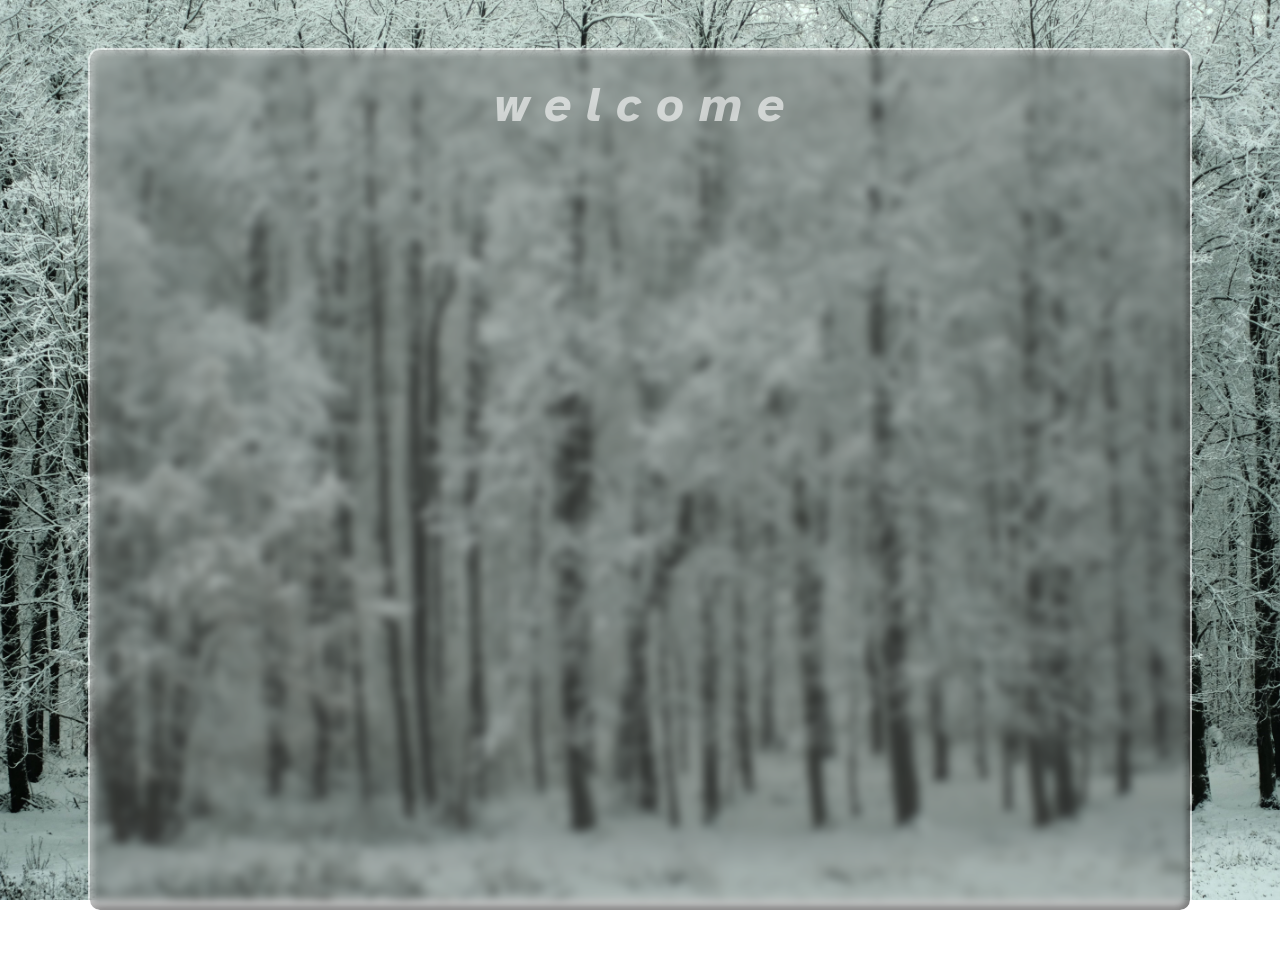
==== index.html @ d92529a3 "Cleaner file paths Reworked file structure to now be based off directories and index.html files, so " ====
<!DOCTYPE html>
<!--[if lt IE 7]>      <html class="no-js lt-ie9 lt-ie8 lt-ie7"> <![endif]-->
<!--[if IE 7]>         <html class="no-js lt-ie9 lt-ie8"> <![endif]-->
<!--[if IE 8]>         <html class="no-js lt-ie9"> <![endif]-->
<!--[if gt IE 8]>      <html class="no-js"> <!--<![endif]-->
<html>
    <head>
        <meta charset="utf-8">
        <meta http-equiv="X-UA-Compatible" content="IE=edge">
        <title>casey's website | home</title>
        <meta name="description" content="The landing page of my website.">
        <meta name="viewport" content="width=device-width, initial-scale=1">
        <link rel="stylesheet" href="landing-page.css">
    </head>
    <body>

        <div class="frostedGlass"> 
            <div class="headingDiv"> 
                <h1 id="welcome-text">w e l c o m e</h1>
            </div>
            
            <div class="subheadingDiv"> 
                <h2>current projects | completed work | resume | blog & about me</h2>
            </div>

            <div class="bodyContent">
                <p>
                
                </p>
            </div>

        </div>

        <script src="landing-page.js" defer></script>
    </body>
</html>
---- landing-page.css ----
@font-face {
    font-family: "AtkinsonHyperlegible";
    src: url("Assets/Atkinson-Hyperlegible-Regular-102a.woff2") format("woff2");
}
@font-face {
    font-family: "AtkinsonHyperlegible";
    src: url("Assets/Atkinson-Hyperlegible-Bold-102.ttf") format("woff2");
    font-weight: bold;
}
@font-face {
    font-family: "AtkinsonHyperlegible";
    src: url("Assets/Atkinson-Hyperlegible-BoldItalic-102a.woff2") format("woff2");
    font-weight: bold;
    font-style: italic;
}
@font-face {
    font-family: "AtkinsonHyperlegible";
    src: url("Assets/Atkinson-Hyperlegible-Italic-102a.woff2") format("woff2");
    font-style: italic;
}

h1 {
    font-family: "AtkinsonHyperlegible";
    font-size: 300%;
    color: rgba(255, 255, 255, 0.6);
    font-weight: bold;
    font-style: italic;
    margin: 0;
    text-align: center;
}

h2 {
    font-family: "AtkinsonHyperlegible";
    font-size: 200%;
    color: rgba(255, 255, 255, 0.6);
    font-weight: bold;
    margin: 0;
    text-align: center;
}

html {
    scroll-behavior: smooth;
}

body {
    margin: 0;
}

body::before {
    content: "";
    position: fixed;
    top: -10px;
    left: -10px;
    right: -10px;
    bottom: -10px;
    background-image: url("Assets/LandingBackground.jpg");
    background-size: cover;
    background-repeat: no-repeat;
    background-position: center;
    background-attachment: fixed;
    filter: blur(0px);
    z-index: -1;
}

.headingDiv {
    max-width: fit-content;
    margin-inline: auto;
    text-align: center;
    margin-bottom: 20px;
}

.subheadingDiv {
    max-width: fit-content;
    margin-inline: auto;
    text-align: center;
}

.frostedGlass {
    position: relative;
    backdrop-filter: blur(5px);
    background-color: #6c6c6c66;
    outline: 2px solid rgba(255, 255, 255, 0.6);
    box-shadow: inset 3px 3px 6px rgba(255, 255, 255, 0.4), inset -3px -3px 6px rgba(0, 0, 0, 0.4);
    margin: 50px;
    margin-inline: 10vh;
    min-height: calc(100vh - 40px);
    box-sizing: border-box;
    padding: 30px;
    border-radius: 10px;
}

.return-button {
    position: absolute;
    top: 25px;
    left: 25px;
    padding: 8px 16px;
    font-family: "AtkinsonHyperlegible", sans-serif;
    font-size: 1rem;
    color: rgba(255, 255, 255, 0.8);
    background-color: rgba(255, 255, 255, 0.15);
    border: 1px solid rgba(255, 255, 255, 0.4);
    border-radius: 6px;
    text-decoration: none;
    transition: background-color 0.3s, color 0.3s;
}

.return-button:hover {
    background-color: rgba(255, 255, 255, 0.3);
    color: #ffffff;
}

.fade-letter {
    opacity: 0;
    display: inline-block;
    animation: fadeInLetter 1s forwards ease-out;
}

@keyframes fadeInLetter {
    0% {
        opacity: 0;
        transform: translateY(10px);
    }
    100% {
        opacity: 1;
        transform: translateY(0);
    }
}

.fade-section {
    opacity: 0;
    display: inline-block;
    white-space: pre-wrap;
    animation: fadeInLetter 1s forwards ease-out;
}

.separator {
    white-space: pre-wrap;
}

h2 a {
    color: inherit;
    text-decoration: none;
    transition: color 0.3s;
}

h2 a:hover {
    color: rgba(255, 255, 255, 1);
    text-decoration: underline;
}

/* Blog Layout & Three-Column Structure */
.blog-layout {
    display: flex;
    gap: 25px;
    align-items: flex-start;
    justify-content: center;
    width: 100%;
    margin-top: 30px;
    box-sizing: border-box;
}

.blog-sidebar-left {
    flex: 0 0 220px;
    position: sticky;
    top: 30px;
    display: flex;
    flex-direction: column;
    gap: 20px;
    max-height: calc(100vh - 60px);
    overflow-y: auto;
    scrollbar-width: thin;
    scrollbar-color: rgba(255, 255, 255, 0.2) transparent;
}

.blog-sidebar-right {
    flex: 0 0 260px;
    position: sticky;
    top: 30px;
    display: flex;
    flex-direction: column;
    gap: 20px;
    max-height: calc(100vh - 60px);
    overflow-y: auto;
    scrollbar-width: thin;
    scrollbar-color: rgba(255, 255, 255, 0.2) transparent;
}

.blog-posts-container {
    display: flex;
    flex-direction: column;
    gap: 25px;
    flex: 1 1 0;
    min-width: 0;
    max-width: 760px;
    margin: 0;
    width: 100%;
}

.sidebar-panel {
    background-color: rgba(255, 255, 255, 0.08);
    border: 1px solid rgba(255, 255, 255, 0.2);
    border-radius: 8px;
    padding: 18px;
    box-shadow: inset 1px 1px 3px rgba(255, 255, 255, 0.15), inset -1px -1px 3px rgba(0, 0, 0, 0.2);
    box-sizing: border-box;
    text-align: left;
}

.sidebar-title {
    font-family: "AtkinsonHyperlegible", sans-serif;
    font-size: 1.15rem;
    font-weight: bold;
    color: rgba(255, 255, 255, 0.95);
    margin: 0 0 12px 0;
    border-bottom: 1px solid rgba(255, 255, 255, 0.15);
    padding-bottom: 8px;
    text-align: left;
}

.sidebar-text {
    font-family: "AtkinsonHyperlegible", sans-serif;
    font-size: 0.95rem;
    line-height: 1.6;
    color: rgba(255, 255, 255, 0.85);
    margin: 0;
}

/* Outline Styling */
.outline-nav {
    display: flex;
    flex-direction: column;
    gap: 8px;
}

.outline-empty {
    font-family: "AtkinsonHyperlegible", sans-serif;
    font-size: 0.9rem;
    color: rgba(255, 255, 255, 0.5);
    font-style: italic;
}

.outline-item {
    display: flex;
    flex-direction: column;
    gap: 2px;
    padding: 8px 10px;
    border-radius: 6px;
    text-decoration: none;
    background-color: rgba(255, 255, 255, 0.04);
    border-left: 3px solid transparent;
    transition: all 0.2s ease-in-out;
}

.outline-item:hover {
    background-color: rgba(255, 255, 255, 0.14);
    border-left-color: rgba(255, 255, 255, 0.5);
    transform: translateX(2px);
}

.outline-item.active {
    background-color: rgba(255, 255, 255, 0.2);
    border-left-color: #ffffff;
    box-shadow: inset 1px 1px 2px rgba(255, 255, 255, 0.2);
}

.outline-item-title {
    font-family: "AtkinsonHyperlegible", sans-serif;
    font-size: 0.92rem;
    font-weight: bold;
    color: rgba(255, 255, 255, 0.95);
    line-height: 1.3;
}

.outline-item-date {
    font-family: "AtkinsonHyperlegible", sans-serif;
    font-size: 0.78rem;
    color: rgba(255, 255, 255, 0.6);
    font-style: italic;
}

/* Contact Links Styling */
.contact-links {
    display: flex;
    flex-direction: column;
    gap: 14px;
}

.contact-group {
    display: flex;
    flex-direction: column;
    gap: 6px;
}

.contact-group-label {
    font-family: "AtkinsonHyperlegible", sans-serif;
    font-size: 0.75rem;
    text-transform: uppercase;
    letter-spacing: 0.06em;
    color: rgba(255, 255, 255, 0.5);
    font-weight: bold;
}

.contact-link {
    display: flex;
    align-items: center;
    gap: 8px;
    padding: 7px 10px;
    border-radius: 6px;
    background-color: rgba(255, 255, 255, 0.05);
    border: 1px solid rgba(255, 255, 255, 0.15);
    color: rgba(255, 255, 255, 0.88);
    text-decoration: none;
    font-family: "AtkinsonHyperlegible", sans-serif;
    font-size: 0.88rem;
    transition: background-color 0.2s, color 0.2s, transform 0.2s;
    word-break: break-all;
}

.contact-link:hover {
    background-color: rgba(255, 255, 255, 0.18);
    color: #ffffff;
    transform: translateY(-1px);
    border-color: rgba(255, 255, 255, 0.35);
}

.contact-icon {
    font-size: 0.95rem;
    line-height: 1;
    opacity: 0.85;
    flex-shrink: 0;
}

.contact-icon-svg {
    width: 16px;
    height: 16px;
    fill: currentColor;
    flex-shrink: 0;
    opacity: 0.85;
    transition: opacity 0.2s, transform 0.2s;
}

.contact-link:hover .contact-icon-svg {
    opacity: 1;
}

/* Blog Entries */
.blog-entry {
    background-color: rgba(255, 255, 255, 0.08);
    border: 1px solid rgba(255, 255, 255, 0.2);
    border-radius: 8px;
    padding: 24px;
    box-shadow: inset 1px 1px 3px rgba(255, 255, 255, 0.15), inset -1px -1px 3px rgba(0, 0, 0, 0.2);
    box-sizing: border-box;
    text-align: left;
    scroll-margin-top: 30px;
}

.blog-entry-header {
    display: flex;
    justify-content: space-between;
    align-items: baseline;
    flex-wrap: wrap;
    gap: 10px;
    margin-bottom: 16px;
    border-bottom: 1px solid rgba(255, 255, 255, 0.15);
    padding-bottom: 10px;
}

.blog-entry-title {
    font-family: "AtkinsonHyperlegible", sans-serif;
    font-size: 1.5rem;
    font-weight: bold;
    color: rgba(255, 255, 255, 0.95);
    margin: 0;
    text-align: left;
}

.blog-entry-date {
    font-family: "AtkinsonHyperlegible", sans-serif;
    font-size: 0.95rem;
    color: rgba(255, 255, 255, 0.6);
    font-style: italic;
}

.blog-entry-content {
    font-family: "AtkinsonHyperlegible", sans-serif;
    font-size: 1.1rem;
    line-height: 1.7;
    color: rgba(255, 255, 255, 0.85);
}

.blog-entry-content p {
    margin: 0 0 14px 0;
}

.blog-entry-content p:last-child {
    margin-bottom: 0;
}

.blog-entry-content h1,
.blog-entry-content h2,
.blog-entry-content h3,
.blog-entry-content h4 {
    color: rgba(255, 255, 255, 0.95);
    margin: 18px 0 10px 0;
    text-align: left;
}

.blog-entry-content ul,
.blog-entry-content ol {
    margin: 0 0 14px 20px;
    padding: 0;
}

.blog-entry-content li {
    margin-bottom: 6px;
}

.blog-entry-content a {
    color: rgba(255, 255, 255, 0.95);
    text-decoration: underline;
    transition: color 0.2s;
}

.blog-entry-content a:hover {
    color: #ffffff;
}

.blog-entry-content blockquote {
    border-left: 3px solid rgba(255, 255, 255, 0.4);
    margin: 14px 0;
    padding-left: 14px;
    font-style: italic;
    color: rgba(255, 255, 255, 0.75);
}

.blog-entry-content code {
    background: rgba(0, 0, 0, 0.25);
    padding: 2px 6px;
    border-radius: 4px;
    font-family: monospace;
    font-size: 0.95em;
}

.blog-entry-content pre {
    background: rgba(0, 0, 0, 0.35);
    padding: 14px;
    border-radius: 6px;
    overflow-x: auto;
    margin: 14px 0;
}

.blog-entry-content pre code {
    background: none;
    padding: 0;
}

.blog-entry-content hr {
    border: 0;
    height: 1px;
    background: rgba(255, 255, 255, 0.2);
    margin: 18px 0;
}

.no-posts {
    text-align: center;
    font-family: "AtkinsonHyperlegible", sans-serif;
    color: rgba(255, 255, 255, 0.6);
    font-style: italic;
}

/* Responsive Breakpoints */
@media (max-width: 1150px) {
    .blog-layout {
        flex-wrap: wrap;
        gap: 20px;
    }
    .blog-sidebar-left {
        flex: 1 1 200px;
        position: static;
        max-height: none;
    }
    .blog-posts-container {
        flex: 2 1 400px;
    }
    .blog-sidebar-right {
        flex: 1 1 100%;
        position: static;
        max-height: none;
        flex-direction: row;
        gap: 20px;
    }
    .blog-sidebar-right .sidebar-panel {
        flex: 1;
    }
}

@media (max-width: 768px) {
    .frostedGlass {
        margin: 20px 10px;
        padding: 20px 15px;
    }

    .return-button {
        position: static;
        display: inline-block;
        margin-bottom: 15px;
    }

    .blog-layout {
        flex-direction: column;
    }

    .blog-sidebar-left,
    .blog-sidebar-right,
    .blog-posts-container {
        flex: 1 1 100%;
        max-width: 100%;
    }

    .blog-sidebar-right {
        flex-direction: column;
    }
}
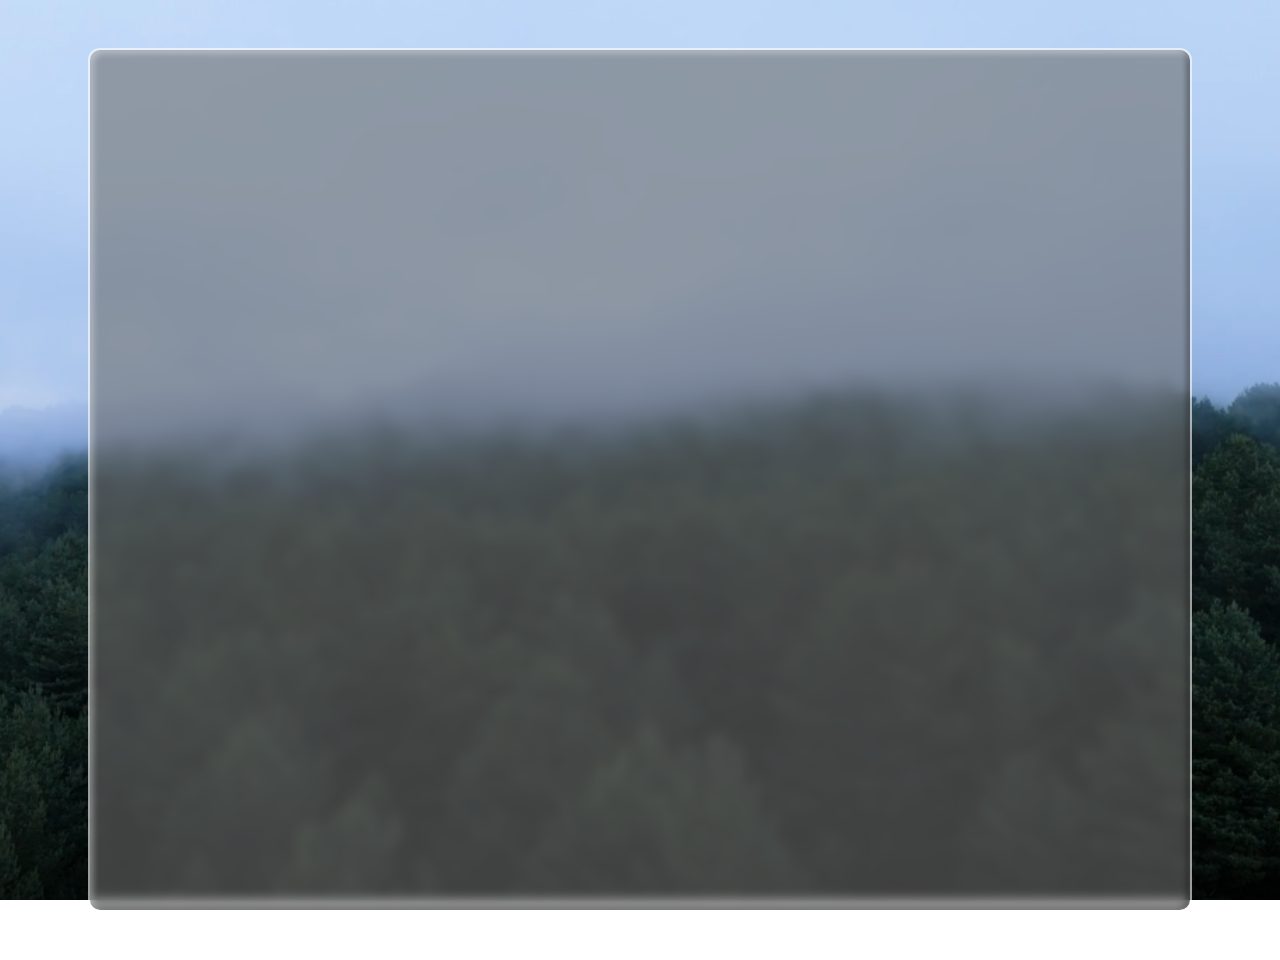
==== commit 9abd2778: "Website update + new blog post" ====
--- a/index.html
+++ b/index.html
@@ -8,7 +8,7 @@
         <meta charset="utf-8">
         <meta http-equiv="X-UA-Compatible" content="IE=edge">
         <title>casey's website | home</title>
-        <meta name="description" content="The landing page of my website.">
+        <meta name="description" content="All things Casey LeBlanc. Read my blog! Or not. It's your choice.">
         <meta name="viewport" content="width=device-width, initial-scale=1">
         <link rel="stylesheet" href="landing-page.css">
     </head>
@@ -20,7 +20,7 @@
             </div>
             
             <div class="subheadingDiv"> 
-                <h2>current projects | completed work | resume | blog & about me</h2>
+                <h2>current projects | completed work | resume | blog & contact</h2>
             </div>
 
             <div class="bodyContent">
--- a/landing-page.css
+++ b/landing-page.css
@@ -24,7 +24,6 @@
     font-size: 300%;
     color: rgba(255, 255, 255, 0.6);
     font-weight: bold;
-    font-style: italic;
     margin: 0;
     text-align: center;
 }
@@ -40,6 +39,7 @@
 
 html {
     scroll-behavior: smooth;
+    scrollbar-width: none;
 }
 
 body {
@@ -53,7 +53,7 @@
     left: -10px;
     right: -10px;
     bottom: -10px;
-    background-image: url("Assets/LandingBackground.jpg");
+    background-image: url("Assets/ForestSkyBackground.png");
     background-size: cover;
     background-repeat: no-repeat;
     background-position: center;
@@ -77,8 +77,8 @@
 
 .frostedGlass {
     position: relative;
-    backdrop-filter: blur(5px);
-    background-color: #6c6c6c66;
+    backdrop-filter: blur(6px);
+    background-color: #6c6c6c95;
     outline: 2px solid rgba(255, 255, 255, 0.6);
     box-shadow: inset 3px 3px 6px rgba(255, 255, 255, 0.4), inset -3px -3px 6px rgba(0, 0, 0, 0.4);
     margin: 50px;
@@ -87,6 +87,7 @@
     box-sizing: border-box;
     padding: 30px;
     border-radius: 10px;
+    overscroll-behavior: contain;
 }
 
 .return-button {
@@ -133,6 +134,12 @@
     animation: fadeInLetter 1s forwards ease-out;
 }
 
+.resumeFrame {
+    height: 80vh;
+    width: 100%; 
+    
+}
+
 .separator {
     white-space: pre-wrap;
 }
@@ -174,14 +181,15 @@
 
 .blog-sidebar-right {
     flex: 0 0 260px;
-    position: sticky;
+    position: static;
     top: 30px;
+    height: 100%;
     display: flex;
     flex-direction: column;
     gap: 20px;
-    max-height: calc(100vh - 60px);
+    max-height: 100%;
     overflow-y: auto;
-    scrollbar-width: thin;
+    scrollbar-width: none;
     scrollbar-color: rgba(255, 255, 255, 0.2) transparent;
 }
 
@@ -211,9 +219,9 @@
     font-size: 1.15rem;
     font-weight: bold;
     color: rgba(255, 255, 255, 0.95);
-    margin: 0 0 12px 0;
+    margin: 0 0 8px 0;
     border-bottom: 1px solid rgba(255, 255, 255, 0.15);
-    padding-bottom: 8px;
+    padding-bottom: 4px;
     text-align: left;
 }
 
@@ -486,12 +494,14 @@
     .blog-sidebar-right {
         flex: 1 1 100%;
         position: static;
+        overscroll-behavior: contain;
         max-height: none;
         flex-direction: row;
         gap: 20px;
     }
     .blog-sidebar-right .sidebar-panel {
         flex: 1;
+        overscroll-behavior: contain;
     }
 }
 
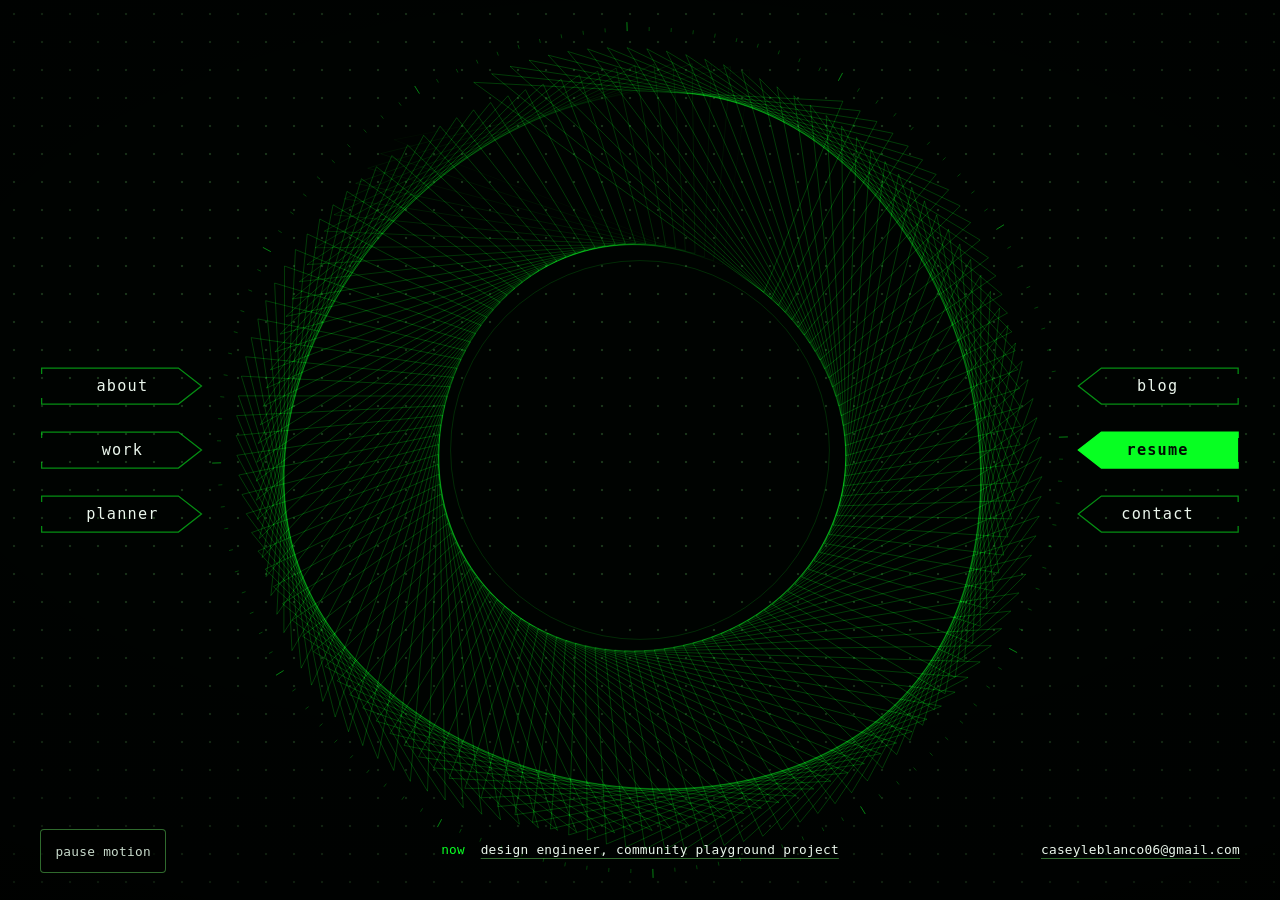
==== commit cc2a9f2a: "Site refresh: ring menu home, inner pages, motion, resume update - Home is a main menu: an animated " ====
--- a/index.html
+++ b/index.html
@@ -1,36 +1,83 @@
 <!DOCTYPE html>
-<!--[if lt IE 7]>      <html class="no-js lt-ie9 lt-ie8 lt-ie7"> <![endif]-->
-<!--[if IE 7]>         <html class="no-js lt-ie9 lt-ie8"> <![endif]-->
-<!--[if IE 8]>         <html class="no-js lt-ie9"> <![endif]-->
-<!--[if gt IE 8]>      <html class="no-js"> <!--<![endif]-->
-<html>
-    <head>
-        <meta charset="utf-8">
-        <meta http-equiv="X-UA-Compatible" content="IE=edge">
-        <title>casey's website | home</title>
-        <meta name="description" content="All things Casey LeBlanc. Read my blog! Or not. It's your choice.">
-        <meta name="viewport" content="width=device-width, initial-scale=1">
-        <link rel="stylesheet" href="landing-page.css">
-    </head>
-    <body>
+<html lang="en">
+<head>
+    <meta charset="utf-8">
+    <meta name="viewport" content="width=device-width, initial-scale=1">
+    <title>Casey LeBlanc | Computing whenever and wherever you need it</title>
+    <meta name="description" content="Casey LeBlanc studies biological and electrical engineering at LSU, with a robotics minor, and is building toward wearable computing and brain-computer interfaces. Resume, projects and blog.">
+    <meta name="color-scheme" content="dark">
+    <meta name="theme-color" content="#060d09">
+    <meta property="og:type" content="website">
+    <meta property="og:site_name" content="Casey LeBlanc">
+    <meta property="og:title" content="Casey LeBlanc | Computing whenever and wherever you need it">
+    <meta property="og:description" content="Biological and electrical engineering at LSU, building toward wearable computing and brain-computer interfaces.">
+    <meta property="og:url" content="https://caseyleblanc.dev/">
+    <meta name="twitter:card" content="summary">
+    <link rel="canonical" href="https://caseyleblanc.dev/">
+    <link rel="icon" href="Assets/favicon.svg" type="image/svg+xml">
+    <link rel="preload" href="Assets/Atkinson-Hyperlegible-Regular-102a.woff2" as="font" type="font/woff2" crossorigin>
+    <link rel="preload" href="Assets/Atkinson-Hyperlegible-Bold-102.ttf" as="font" type="font/ttf" crossorigin>
+    <link rel="stylesheet" href="site.css">
+    <script>
+        // links to the old one-page site (#about, #work, ...) land on the page that holds that section now
+        (function () {
+            var to = { "#about": "about/", "#work": "work/", "#writing": "blog/", "#contact": "about/#contact" }[location.hash];
+            if (to) location.replace(to);
+        })();
+        // coming back to the menu from another page of the site: ring.js weaves the ring back together and
+        // gathers the name, and the page you left recedes into it. A first visit gets the usual draw-in instead.
+        (function () {
+            var root = document.documentElement, back = false;
+            try {
+                var ref = document.referrer ? new URL(document.referrer) : null;
+                var nav = performance.getEntriesByType("navigation")[0];
+                var type = nav ? nav.type : "";
+                back = ((ref && ref.origin === location.origin && ref.pathname !== location.pathname) || type === "back_forward") &&
+                    type !== "reload" && matchMedia("(prefers-reduced-motion: no-preference)").matches && localStorage.getItem("ring-motion") !== "off";
+            } catch (e) {
+                /* storage or URL blocked: a plain arrival */
+            }
+            if (!back) return;
+            root.classList.add("menu-return");
+            addEventListener("pagereveal", function (e) {
+                if (e.viewTransition) e.viewTransition.types.add("to-menu");
+            });
+            // never leave the menu hidden if ring.js does not run
+            setTimeout(function () {
+                root.classList.remove("menu-return");
+            }, 2500);
+        })();
+    </script>
+</head>
+<body class="home">
+    <a class="skip-link" href="#menu">skip to menu</a>
 
-        <div class="frostedGlass"> 
-            <div class="headingDiv"> 
-                <h1 id="welcome-text">w e l c o m e</h1>
-            </div>
-            
-            <div class="subheadingDiv"> 
-                <h2>current projects | completed work | resume | blog & contact</h2>
-            </div>
-
-            <div class="bodyContent">
-                <p>
-                
-                </p>
-            </div>
-
+    <main class="home-stage" id="main" data-ring>
+        <div class="ring" aria-hidden="true">
+            <svg class="ring-still" viewBox="-100 -100 200 200" aria-hidden="true" focusable="false"><path class="ring-weave" d="M22.4 -36.6L-39.4 -77.5L39.4 -77.5ZM24.2 -35.4L-35.5 -79.3L43.2 -75.4ZM25.9 -34.2L-31.6 -80.9L46.7 -73.2ZM27.6 -33L-27.5 -82.2L50.2 -70.6ZM29.2 -31.6L-23.4 -83.2L53.5 -67.9ZM30.8 -30.2L-19.2 -84L56.6 -65ZM32.3 -28.7L-15 -84.5L59.5 -61.9ZM33.7 -27.1L-10.8 -84.8L62.2 -58.7ZM35.1 -25.5L-6.6 -84.9L64.7 -55.3ZM36.4 -23.8L-2.4 -84.7L67 -51.8ZM37.6 -22L1.7 -84.3L69.1 -48.2ZM38.8 -20.2L5.8 -83.7L71 -44.6ZM39.8 -18.3L9.9 -82.8L72.8 -40.8ZM40.8 -16.4L13.9 -81.8L74.3 -37ZM41.6 -14.4L17.8 -80.7L75.7 -33.2ZM42.4 -12.4L21.6 -79.4L76.9 -29.3ZM43 -10.3L25.4 -77.9L77.9 -25.4ZM43.5 -8.2L29.1 -76.3L78.8 -21.4ZM43.9 -6.1L32.7 -74.6L79.5 -17.5ZM44.2 -3.9L36.2 -72.7L80.1 -13.6ZM44.4 -1.7L39.7 -70.7L80.5 -9.6ZM44.4 0.4L43.1 -68.7L80.9 -5.6ZM44.4 2.6L46.4 -66.5L81.1 -1.7ZM44.2 4.8L49.7 -64.2L81.1 2.3ZM43.8 7L52.8 -61.8L81 6.3ZM43.4 9.1L55.9 -59.2L80.8 10.3ZM42.8 11.2L59 -56.6L80.5 14.3ZM42.2 13.3L61.9 -53.8L80 18.3ZM41.4 15.3L64.7 -50.9L79.3 22.3ZM40.5 17.2L67.5 -47.9L78.5 26.3ZM39.5 19.2L70.1 -44.8L77.5 30.2ZM38.4 21L72.5 -41.5L76.3 34.2ZM37.2 22.8L74.9 -38.1L74.9 38.1ZM36 24.6L77 -34.5L73.3 41.9ZM34.6 26.2L79 -30.9L71.5 45.7ZM33.2 27.8L80.8 -27.1L69.5 49.4ZM31.8 29.4L82.4 -23.2L67.3 53ZM30.2 30.8L83.8 -19.2L64.9 56.4ZM28.6 32.2L84.9 -15.1L62.2 59.7ZM27 33.5L85.8 -10.9L59.4 62.9ZM25.3 34.8L86.5 -6.7L56.4 65.9ZM23.5 35.9L86.8 -2.5L53.1 68.7ZM21.7 37L86.9 1.8L49.8 71.3ZM19.8 38.1L86.7 6L46.2 73.6ZM18 39L86.3 10.3L42.5 75.8ZM16 39.9L85.6 14.5L38.7 77.7ZM14.1 40.6L84.6 18.6L34.8 79.3ZM12.1 41.3L83.3 22.7L30.7 80.7ZM10.1 41.9L81.8 26.7L26.7 81.8ZM8 42.5L80.1 30.5L22.5 82.7ZM5.9 42.9L78.2 34.3L18.4 83.4ZM3.8 43.3L76.1 37.9L14.2 83.8ZM1.7 43.5L73.8 41.4L10 84ZM-0.4 43.6L71.3 44.7L5.8 83.9ZM-2.6 43.7L68.6 47.9L1.7 83.7ZM-4.7 43.6L65.9 51L-2.4 83.3ZM-6.9 43.4L63 53.9L-6.4 82.6ZM-9 43.1L60 56.6L-10.4 81.8ZM-11.2 42.7L56.9 59.2L-14.4 80.9ZM-13.3 42.2L53.7 61.7L-18.3 79.8ZM-15.3 41.6L50.4 64.1L-22.1 78.5ZM-17.4 40.8L47.1 66.3L-25.8 77.1ZM-19.4 40L43.7 68.4L-29.5 75.6ZM-21.3 39L40.3 70.4L-33.2 74ZM-23.2 37.9L36.7 72.3L-36.7 72.3ZM-25.1 36.7L33.2 74L-40.3 70.4ZM-26.8 35.4L29.5 75.6L-43.7 68.4ZM-28.5 34L25.8 77.1L-47.1 66.3ZM-30.1 32.5L22.1 78.5L-50.4 64.1ZM-31.6 31L18.3 79.8L-53.7 61.7ZM-33 29.3L14.4 80.9L-56.9 59.2ZM-34.3 27.6L10.4 81.8L-60 56.6ZM-35.6 25.8L6.4 82.6L-63 53.9ZM-36.7 24L2.4 83.3L-65.9 51ZM-37.8 22.1L-1.7 83.7L-68.6 47.9ZM-38.7 20.2L-5.8 83.9L-71.3 44.7ZM-39.5 18.2L-10 84L-73.8 41.4ZM-40.3 16.2L-14.2 83.8L-76.1 37.9ZM-40.9 14.2L-18.4 83.4L-78.2 34.3ZM-41.5 12.1L-22.5 82.7L-80.1 30.5ZM-41.9 10.1L-26.7 81.8L-81.8 26.7ZM-42.3 8L-30.7 80.7L-83.3 22.7ZM-42.6 5.9L-34.8 79.3L-84.6 18.6ZM-42.8 3.8L-38.7 77.7L-85.6 14.5ZM-42.9 1.7L-42.5 75.8L-86.3 10.3ZM-42.9 -0.4L-46.2 73.6L-86.7 6ZM-42.8 -2.5L-49.8 71.3L-86.9 1.8ZM-42.7 -4.6L-53.1 68.7L-86.8 -2.5ZM-42.4 -6.7L-56.4 65.9L-86.5 -6.7ZM-42.1 -8.8L-59.4 62.9L-85.8 -10.9ZM-41.7 -10.9L-62.2 59.7L-84.9 -15.1ZM-41.2 -12.9L-64.9 56.4L-83.8 -19.2ZM-40.6 -15L-67.3 53L-82.4 -23.2ZM-39.9 -17L-69.5 49.4L-80.8 -27.1ZM-39.1 -19L-71.5 45.7L-79 -30.9ZM-38.2 -20.9L-73.3 41.9L-77 -34.5ZM-37.2 -22.8L-74.9 38.1L-74.9 -38.1ZM-36.2 -24.7L-76.3 34.2L-72.5 -41.5ZM-35 -26.5L-77.5 30.2L-70.1 -44.8ZM-33.7 -28.3L-78.5 26.3L-67.5 -47.9ZM-32.4 -29.9L-79.3 22.3L-64.7 -50.9ZM-30.9 -31.6L-80 18.3L-61.9 -53.8ZM-29.4 -33.1L-80.5 14.3L-59 -56.6ZM-27.8 -34.6L-80.8 10.3L-55.9 -59.2ZM-26.1 -35.9L-81 6.3L-52.8 -61.8ZM-24.3 -37.2L-81.1 2.3L-49.7 -64.2ZM-22.5 -38.3L-81.1 -1.7L-46.4 -66.5ZM-20.6 -39.4L-80.9 -5.6L-43.1 -68.7ZM-18.6 -40.4L-80.5 -9.6L-39.7 -70.7ZM-16.6 -41.2L-80.1 -13.6L-36.2 -72.7ZM-14.5 -41.9L-79.5 -17.5L-32.7 -74.6ZM-12.4 -42.5L-78.8 -21.4L-29.1 -76.3ZM-10.3 -43L-77.9 -25.4L-25.4 -77.9ZM-8.2 -43.4L-76.9 -29.3L-21.6 -79.4ZM-6 -43.6L-75.7 -33.2L-17.8 -80.7ZM-3.9 -43.8L-74.3 -37L-13.9 -81.8ZM-1.7 -43.8L-72.8 -40.8L-9.9 -82.8ZM0.4 -43.7L-71 -44.6L-5.8 -83.7ZM2.6 -43.5L-69.1 -48.2L-1.7 -84.3ZM4.7 -43.2L-67 -51.8L2.4 -84.7ZM6.8 -42.9L-64.7 -55.3L6.6 -84.9ZM8.9 -42.4L-62.2 -58.7L10.8 -84.8ZM10.9 -41.8L-59.5 -61.9L15 -84.5ZM12.9 -41.1L-56.6 -65L19.2 -84ZM14.9 -40.4L-53.5 -67.9L23.4 -83.2ZM16.8 -39.5L-50.2 -70.6L27.5 -82.2ZM18.8 -38.6L-46.7 -73.2L31.6 -80.9ZM20.6 -37.7L-43.2 -75.4L35.5 -79.3Z"/><path class="ring-tick" d="M89.8 4.7L93.2 4.9M89.4 9.4L92.8 9.8M88.8 14.1L92.1 14.6M87.9 18.7L91.2 19.4M86.8 23.3L90.1 24.1M85.5 27.8L88.7 28.8M83.9 32.2L87.1 33.4M82.1 36.6L85.2 37.9M80.1 40.8L83.1 42.3M75.4 49L78.2 50.8M72.7 52.8L75.5 54.8M69.8 56.6L72.5 58.7M66.8 60.1L69.3 62.4M63.6 63.6L66 66M60.1 66.8L62.4 69.3M56.6 69.8L58.7 72.5M52.8 72.7L54.8 75.5M49 75.4L50.8 78.2M40.8 80.1L42.3 83.1M36.6 82.1L37.9 85.2M32.2 83.9L33.4 87.1M27.8 85.5L28.8 88.7M23.3 86.8L24.1 90.1M18.7 87.9L19.4 91.2M14.1 88.8L14.6 92.1M9.4 89.4L9.8 92.8M4.7 89.8L4.9 93.2M-4.7 89.8L-4.9 93.2M-9.4 89.4L-9.8 92.8M-14.1 88.8L-14.6 92.1M-18.7 87.9L-19.4 91.2M-23.3 86.8L-24.1 90.1M-27.8 85.5L-28.8 88.7M-32.2 83.9L-33.4 87.1M-36.6 82.1L-37.9 85.2M-40.8 80.1L-42.3 83.1M-49 75.4L-50.8 78.2M-52.8 72.7L-54.8 75.5M-56.6 69.8L-58.7 72.5M-60.1 66.8L-62.4 69.3M-63.6 63.6L-66 66M-66.8 60.1L-69.3 62.4M-69.8 56.6L-72.5 58.7M-72.7 52.8L-75.5 54.8M-75.4 49L-78.2 50.8M-80.1 40.8L-83.1 42.3M-82.1 36.6L-85.2 37.9M-83.9 32.2L-87.1 33.4M-85.5 27.8L-88.7 28.8M-86.8 23.3L-90.1 24.1M-87.9 18.7L-91.2 19.4M-88.8 14.1L-92.1 14.6M-89.4 9.4L-92.8 9.8M-89.8 4.7L-93.2 4.9M-89.8 -4.7L-93.2 -4.9M-89.4 -9.4L-92.8 -9.8M-88.8 -14.1L-92.1 -14.6M-87.9 -18.7L-91.2 -19.4M-86.8 -23.3L-90.1 -24.1M-85.5 -27.8L-88.7 -28.8M-83.9 -32.2L-87.1 -33.4M-82.1 -36.6L-85.2 -37.9M-80.1 -40.8L-83.1 -42.3M-75.4 -49L-78.2 -50.8M-72.7 -52.8L-75.5 -54.8M-69.8 -56.6L-72.5 -58.7M-66.8 -60.1L-69.3 -62.4M-63.6 -63.6L-66 -66M-60.1 -66.8L-62.4 -69.3M-56.6 -69.8L-58.7 -72.5M-52.8 -72.7L-54.8 -75.5M-49 -75.4L-50.8 -78.2M-40.8 -80.1L-42.3 -83.1M-36.6 -82.1L-37.9 -85.2M-32.2 -83.9L-33.4 -87.1M-27.8 -85.5L-28.8 -88.7M-23.3 -86.8L-24.1 -90.1M-18.7 -87.9L-19.4 -91.2M-14.1 -88.8L-14.6 -92.1M-9.4 -89.4L-9.8 -92.8M-4.7 -89.8L-4.9 -93.2M4.7 -89.8L4.9 -93.2M9.4 -89.4L9.8 -92.8M14.1 -88.8L14.6 -92.1M18.7 -87.9L19.4 -91.2M23.3 -86.8L24.1 -90.1M27.8 -85.5L28.8 -88.7M32.2 -83.9L33.4 -87.1M36.6 -82.1L37.9 -85.2M40.8 -80.1L42.3 -83.1M49 -75.4L50.8 -78.2M52.8 -72.7L54.8 -75.5M56.6 -69.8L58.7 -72.5M60.1 -66.8L62.4 -69.3M63.6 -63.6L66 -66M66.8 -60.1L69.3 -62.4M69.8 -56.6L72.5 -58.7M72.7 -52.8L75.5 -54.8M75.4 -49L78.2 -50.8M80.1 -40.8L83.1 -42.3M82.1 -36.6L85.2 -37.9M83.9 -32.2L87.1 -33.4M85.5 -27.8L88.7 -28.8M86.8 -23.3L90.1 -24.1M87.9 -18.7L91.2 -19.4M88.8 -14.1L92.1 -14.6M89.4 -9.4L92.8 -9.8M89.8 -4.7L93.2 -4.9"/><path class="ring-tick ring-tick-major" d="M89.9 0L97.4 0M77.8 44.9L84.3 48.7M44.9 77.8L48.7 84.3M0 89.9L0 97.4M-44.9 77.8L-48.7 84.3M-77.8 44.9L-84.3 48.7M-89.9 0L-97.4 0M-77.8 -44.9L-84.3 -48.7M-44.9 -77.8L-48.7 -84.3M0 -89.9L0 -97.4M44.9 -77.8L48.7 -84.3M77.8 -44.9L84.3 -48.7"/><circle class="ring-hole" r="40.6"/></svg>
+            <canvas class="ring-canvas"></canvas>
         </div>
 
-        <script src="landing-page.js" defer></script>
-    </body>
-</html>+        <div class="who">
+            <h1 class="who-name">Casey LeBlanc</h1>
+        </div>
+
+        <nav class="menu" id="menu" aria-label="Main">
+            <ul>
+                <li><a class="menu-link" href="about/" data-sector="205"><svg class="menu-frame" viewBox="0 0 200 48" preserveAspectRatio="none" aria-hidden="true" focusable="false"><path class="frame-fill" d="M2 6H168L196 24L168 42H2Z"/><path class="frame-line" d="M2 12V6H168L196 24L168 42H2V36"/></svg><span>about</span></a></li>
+                <li><a class="menu-link" href="work/" data-sector="180"><svg class="menu-frame" viewBox="0 0 200 48" preserveAspectRatio="none" aria-hidden="true" focusable="false"><path class="frame-fill" d="M2 6H168L196 24L168 42H2Z"/><path class="frame-line" d="M2 12V6H168L196 24L168 42H2V36"/></svg><span>work</span></a></li>
+                <li><a class="menu-link" href="planner/" data-sector="155"><svg class="menu-frame" viewBox="0 0 200 48" preserveAspectRatio="none" aria-hidden="true" focusable="false"><path class="frame-fill" d="M2 6H168L196 24L168 42H2Z"/><path class="frame-line" d="M2 12V6H168L196 24L168 42H2V36"/></svg><span>planner</span></a></li>
+                <li><a class="menu-link" href="blog/" data-sector="335"><svg class="menu-frame" viewBox="0 0 200 48" preserveAspectRatio="none" aria-hidden="true" focusable="false"><path class="frame-fill" d="M2 6H168L196 24L168 42H2Z"/><path class="frame-line" d="M2 12V6H168L196 24L168 42H2V36"/></svg><span>blog</span></a></li>
+                <li><a class="menu-link is-primary" href="resume/" data-sector="0"><svg class="menu-frame" viewBox="0 0 200 48" preserveAspectRatio="none" aria-hidden="true" focusable="false"><path class="frame-fill" d="M2 6H168L196 24L168 42H2Z"/><path class="frame-line" d="M2 12V6H168L196 24L168 42H2V36"/></svg><span>resume</span></a></li>
+                <li><a class="menu-link" href="about/#contact" data-sector="25"><svg class="menu-frame" viewBox="0 0 200 48" preserveAspectRatio="none" aria-hidden="true" focusable="false"><path class="frame-fill" d="M2 6H168L196 24L168 42H2Z"/><path class="frame-line" d="M2 12V6H168L196 24L168 42H2V36"/></svg><span>contact</span></a></li>
+            </ul>
+        </nav>
+
+        <p class="home-now"><span class="now-key">now</span> <a href="about/#experience">design engineer, community playground project</a></p>
+        <a class="home-mail" href="mailto:caseyleblanco06@gmail.com">caseyleblanco06@gmail.com</a>
+        <button class="motion-toggle" type="button" data-motion-toggle hidden>pause motion</button>
+    </main>
+
+    <script src="ring.js" defer></script>
+</body>
+</html>
--- a/site.css
+++ b/site.css
@@ -0,0 +1,1638 @@
+/* ==========================================================================
+   caseyleblanc.dev
+   One stylesheet for every page. The idea: a heads-up display. A near-black
+   spruce ground with a faint dot grid, one neon-green signal, and a home that
+   is a main menu: an animated woven ring with the name held in its hole.
+   ========================================================================== */
+
+@font-face {
+    font-family: "AtkinsonHyperlegible";
+    src: url("Assets/Atkinson-Hyperlegible-Regular-102a.woff2") format("woff2");
+    font-weight: 400;
+    font-style: normal;
+    font-display: swap;
+}
+@font-face {
+    font-family: "AtkinsonHyperlegible";
+    src: url("Assets/Atkinson-Hyperlegible-Italic-102a.woff2") format("woff2");
+    font-weight: 400;
+    font-style: italic;
+    font-display: swap;
+}
+@font-face {
+    font-family: "AtkinsonHyperlegible";
+    src: url("Assets/Atkinson-Hyperlegible-Bold-102.ttf") format("truetype");
+    font-weight: 700;
+    font-style: normal;
+    font-display: swap;
+}
+@font-face {
+    font-family: "AtkinsonHyperlegible";
+    src: url("Assets/Atkinson-Hyperlegible-BoldItalic-102a.woff2") format("woff2");
+    font-weight: 700;
+    font-style: italic;
+    font-display: swap;
+}
+
+/* ---------- tokens ---------- */
+
+:root {
+    color-scheme: dark;
+
+    /* ground: spruce-black */
+    --ground: oklch(0.09 0.02 155);
+    --ground-raised: oklch(0.14 0.025 158);
+
+    /* type: fog-white tinted a little toward green, never neutral gray */
+    --fog: oklch(0.965 0.018 150);
+    --fog-2: oklch(0.87 0.03 150);
+
+    /* the signal: phosphor green. Hairlines and ticks are tinted with it too. */
+    --signal: oklch(0.87 0.29 143);
+    --signal-strong: oklch(0.93 0.25 146);
+    --signal-dim: oklch(0.8 0.22 144);
+    --signal-ink: oklch(0.14 0.04 150);
+    --line: oklch(0.88 0.2 143 / 0.18);
+    --line-strong: oklch(0.88 0.22 143 / 0.42);
+
+    --font: "AtkinsonHyperlegible", "Atkinson Hyperlegible", system-ui, "Segoe UI", sans-serif;
+    --mono: ui-monospace, "Cascadia Mono", "SF Mono", Menlo, Consolas, monospace;
+
+    --wrap: 75rem;
+    --gutter: clamp(1.25rem, 4vw, 2.5rem);
+    --header-h: 4rem;
+    --ease: cubic-bezier(0.16, 1, 0.3, 1);
+}
+
+/* ---------- base ---------- */
+
+*,
+*::before,
+*::after {
+    box-sizing: border-box;
+}
+
+html {
+    scrollbar-width: thin;
+    scrollbar-color: oklch(0.5 0.12 145) transparent;
+    scroll-padding-top: calc(var(--header-h) + 1.5rem);
+    -webkit-text-size-adjust: 100%;
+    text-size-adjust: 100%;
+}
+
+body {
+    margin: 0;
+    min-height: 100vh;
+    min-height: 100dvh;
+    display: flex;
+    flex-direction: column;
+    background: var(--ground);
+    color: var(--fog);
+    font-family: var(--font);
+    font-size: 1rem;
+    line-height: 1.6;
+    caret-color: var(--signal);
+    overflow-wrap: break-word;
+}
+
+/* The ground: a faint dot grid in the signal colour under a soft vignette, fixed behind every page. */
+body::before {
+    content: "";
+    position: fixed;
+    inset: 0;
+    z-index: -1;
+    pointer-events: none;
+    background:
+        radial-gradient(120% 90% at 50% 42%, transparent 35%, oklch(0.05 0.02 155 / 0.92) 100%),
+        radial-gradient(circle at center, oklch(0.88 0.2 143 / 0.2) 0 1px, transparent 1.6px) 0 0 / 28px 28px,
+        var(--ground);
+}
+
+main {
+    flex: 1;
+}
+
+img,
+svg {
+    max-width: 100%;
+}
+
+time {
+    font-variant-numeric: tabular-nums;
+}
+
+h1,
+h2,
+h3,
+h4 {
+    margin: 0;
+    line-height: 1.1;
+    text-wrap: balance;
+}
+
+p {
+    text-wrap: pretty;
+}
+
+::selection {
+    background: var(--signal);
+    color: var(--signal-ink);
+}
+
+:focus-visible {
+    outline: 3px solid var(--signal);
+    outline-offset: 3px;
+    border-radius: 4px;
+}
+
+a {
+    color: inherit;
+    text-underline-offset: 0.3em;
+}
+
+.wrap {
+    width: min(100% - 2 * var(--gutter), var(--wrap));
+    margin-inline: auto;
+}
+
+.skip-link {
+    position: absolute;
+    left: 1rem;
+    top: -5rem;
+    z-index: 100;
+    padding: 0.75rem 1.25rem;
+    background: var(--signal);
+    color: var(--signal-ink);
+    font-weight: 700;
+    border-radius: 6px;
+    text-decoration: none;
+}
+.skip-link:focus {
+    top: 1rem;
+}
+
+.visually-hidden {
+    position: absolute;
+    width: 1px;
+    height: 1px;
+    margin: -1px;
+    padding: 0;
+    overflow: hidden;
+    clip-path: inset(50%);
+    white-space: nowrap;
+}
+
+/* ---------- header ---------- */
+
+.site-header {
+    position: relative;
+    z-index: 50;
+    background: oklch(0.09 0.02 160 / 0.88);
+    border-bottom: 1px solid var(--line);
+    view-transition-name: site-header;
+}
+
+@media (min-width: 720px) {
+    .site-header {
+        position: sticky;
+        top: 0;
+        -webkit-backdrop-filter: blur(14px) saturate(1.2);
+        backdrop-filter: blur(14px) saturate(1.2);
+    }
+}
+@media (max-height: 520px) {
+    .site-header {
+        position: relative;
+        -webkit-backdrop-filter: none;
+        backdrop-filter: none;
+    }
+}
+
+.header-inner {
+    display: flex;
+    flex-wrap: wrap;
+    align-items: center;
+    justify-content: space-between;
+    column-gap: 2rem;
+    min-height: var(--header-h);
+    padding-block: 0.25rem;
+}
+
+.wordmark {
+    display: inline-flex;
+    align-items: center;
+    gap: 0.65rem;
+    min-height: 44px;
+    font-size: 1.125rem;
+    font-weight: 700;
+    letter-spacing: -0.01em;
+    text-decoration: none;
+    text-transform: lowercase;
+}
+
+.mark {
+    width: 1.5rem;
+    height: 1.5rem;
+    fill: none;
+    stroke: var(--signal);
+    stroke-width: 1.3;
+    stroke-linecap: round;
+}
+
+.site-nav ul {
+    display: flex;
+    flex-wrap: wrap;
+    gap: 0 clamp(0.25rem, 1.5vw, 1rem);
+    margin: 0;
+    padding: 0;
+    list-style: none;
+}
+
+.site-nav a {
+    position: relative;
+    display: inline-flex;
+    align-items: center;
+    min-height: 44px;
+    padding-inline: 0.75rem;
+    color: var(--fog-2);
+    font-family: var(--mono);
+    font-size: 0.875rem;
+    letter-spacing: 0.04em;
+    text-decoration: none;
+    text-transform: lowercase;
+    transition: color 0.2s;
+}
+/* the label's brackets: drawn on hover, solid on the current page */
+.site-nav a::before,
+.site-nav a::after {
+    content: "";
+    position: absolute;
+    top: 11px;
+    bottom: 11px;
+    width: 6px;
+    border: 1.5px solid var(--signal);
+    opacity: 0;
+    transition: opacity 0.2s;
+}
+.site-nav a::before {
+    left: 0;
+    border-right: 0;
+}
+.site-nav a::after {
+    right: 0;
+    border-left: 0;
+}
+.site-nav a:hover {
+    color: var(--signal);
+}
+.site-nav a:hover::before,
+.site-nav a:hover::after {
+    opacity: 0.5;
+}
+.site-nav a[aria-current="page"] {
+    color: var(--signal);
+}
+.site-nav a[aria-current="page"]::before,
+.site-nav a[aria-current="page"]::after {
+    opacity: 1;
+}
+
+/* six tabs have to fit one row on a phone, so tighten them (every target stays 44px wide and tall) */
+@media (max-width: 479px) {
+    .site-nav ul {
+        gap: 0;
+    }
+    .site-nav a {
+        justify-content: center;
+        min-width: 44px;
+        padding-inline: 0.4rem;
+        font-size: 0.78rem;
+    }
+}
+@media (max-width: 359px) {
+    .site-nav {
+        flex-basis: 100%;
+    }
+    .site-nav ul {
+        display: grid;
+        grid-template-columns: repeat(3, minmax(0, 1fr));
+    }
+}
+
+/* ---------- actions ---------- */
+
+.actions {
+    display: flex;
+    flex-wrap: wrap;
+    align-items: center;
+    gap: 0.5rem 1.75rem;
+    margin-top: 2.25rem;
+}
+
+.btn {
+    display: inline-flex;
+    align-items: center;
+    gap: 0.65rem;
+    min-height: 3rem;
+    padding: 0.7rem 1.4rem;
+    border-radius: 4px;
+    font-size: 1.0625rem;
+    font-weight: 700;
+    text-decoration: none;
+    transition: background-color 0.2s, transform 0.25s var(--ease), box-shadow 0.25s;
+}
+
+.btn-primary {
+    background: var(--signal);
+    color: var(--signal-ink);
+    box-shadow: inset 0 1px 0 oklch(1 0 0 / 0.4), 0 10px 22px -10px oklch(0.03 0.02 160 / 0.9);
+}
+.btn-primary:hover {
+    background: var(--signal-strong);
+    transform: translateY(-2px);
+    box-shadow: inset 0 1px 0 oklch(1 0 0 / 0.4), 0 16px 28px -12px oklch(0.03 0.02 160 / 0.95);
+}
+.btn-primary:active {
+    transform: translateY(0);
+}
+
+.btn-link {
+    display: inline-flex;
+    align-items: center;
+    gap: 0.5rem;
+    min-height: 44px;
+    font-weight: 700;
+    text-decoration: underline;
+    text-decoration-color: var(--line-strong);
+    text-decoration-thickness: 2px;
+    text-underline-offset: 0.35em;
+    transition: text-decoration-color 0.2s, color 0.2s;
+}
+.btn-link:hover {
+    color: var(--signal);
+    text-decoration-color: var(--signal);
+}
+
+.arrow {
+    flex: none;
+    width: 1.15em;
+    height: 1.15em;
+    fill: none;
+    stroke: currentColor;
+    stroke-width: 1.8;
+    stroke-linecap: round;
+    stroke-linejoin: round;
+    transition: transform 0.3s var(--ease);
+}
+a:hover > .arrow,
+.row-link:hover .arrow {
+    transform: translateX(4px);
+}
+
+/* ---------- sections ---------- */
+
+.section {
+    position: relative;
+    padding-block: clamp(3.5rem, 9vw, 7rem);
+    border-top: 1px solid var(--line);
+}
+
+/* a short signal tick on each section rule, aligned to the content edge */
+.section::before {
+    content: "";
+    position: absolute;
+    top: -1px;
+    left: max(var(--gutter), calc((100% - var(--wrap)) / 2));
+    width: 3.5rem;
+    height: 2px;
+    background: var(--signal);
+}
+
+.section-grid {
+    display: grid;
+    grid-template-columns: minmax(0, 1fr);
+    gap: clamp(1.5rem, 4vw, 3rem);
+}
+@media (min-width: 900px) {
+    .section-grid {
+        grid-template-columns: minmax(0, 17rem) minmax(0, 1fr);
+        gap: clamp(2rem, 5vw, 5rem);
+    }
+}
+
+.section-title {
+    font-size: clamp(2.2rem, 4.2vw, 3.1rem);
+    line-height: 1;
+    letter-spacing: -0.03em;
+    text-transform: lowercase;
+    color: var(--signal);
+}
+
+.statement {
+    max-width: 34ch;
+    margin: 0 0 clamp(2rem, 5vw, 3.25rem);
+    font-size: clamp(1.4rem, 2.7vw, 2.05rem);
+    line-height: 1.32;
+    letter-spacing: -0.012em;
+}
+.statement strong {
+    color: var(--signal);
+}
+
+.facts {
+    margin: 0;
+    max-width: 46rem;
+}
+.fact {
+    display: grid;
+    gap: 0.2rem 2rem;
+    padding-block: 1rem;
+    border-top: 1px solid var(--line);
+}
+.fact:last-child {
+    border-bottom: 1px solid var(--line);
+}
+@media (min-width: 640px) {
+    .fact {
+        grid-template-columns: 9rem minmax(0, 1fr);
+    }
+}
+.fact dt {
+    color: var(--signal-dim);
+    font-weight: 700;
+    text-transform: lowercase;
+}
+.fact dd {
+    margin: 0;
+}
+
+/* ruled rows: the page's list pattern (instead of cards) */
+
+.group + .group {
+    margin-top: clamp(2.5rem, 6vw, 3.75rem);
+}
+.group-title {
+    margin-bottom: 1rem;
+    font-size: 1.625rem;
+    letter-spacing: -0.015em;
+    text-transform: lowercase;
+}
+
+.rows {
+    margin: 0;
+    padding: 0;
+    list-style: none;
+}
+.row {
+    border-top: 1px solid var(--line);
+}
+.row:last-child {
+    border-bottom: 1px solid var(--line);
+}
+
+.row-work {
+    display: grid;
+    gap: 0.4rem 2rem;
+    padding-block: 1.35rem;
+}
+@media (min-width: 760px) {
+    .row-work {
+        grid-template-columns: minmax(0, 14rem) minmax(0, 1fr) auto;
+        align-items: baseline;
+    }
+}
+.row-title {
+    font-size: 1.25rem;
+    font-weight: 700;
+    line-height: 1.3;
+    letter-spacing: -0.01em;
+}
+.row-text {
+    margin: 0;
+    color: var(--fog-2);
+    max-width: 58ch;
+}
+.tag {
+    justify-self: start;
+    padding: 0.1rem 0.75rem;
+    border: 1px solid var(--line-strong);
+    border-radius: 999px;
+    color: var(--signal-dim);
+    font-family: var(--mono);
+    font-size: 0.875rem;
+    white-space: nowrap;
+}
+
+.row-link {
+    display: grid;
+    gap: 0.35rem 2rem;
+    padding: 1.35rem 0.5rem;
+    margin-inline: -0.5rem;
+    color: inherit;
+    text-decoration: none;
+    border-radius: 4px;
+    transition: background-color 0.2s;
+}
+@media (min-width: 760px) {
+    .row-link {
+        grid-template-columns: 10.5rem minmax(0, 1fr) auto;
+        align-items: baseline;
+    }
+}
+.row-link:hover {
+    background: oklch(0.88 0.2 143 / 0.07);
+}
+.row-link time {
+    color: var(--signal-dim);
+    font-family: var(--mono);
+    font-size: 0.875rem;
+}
+.row-main {
+    display: grid;
+    gap: 0.3rem;
+}
+.row-link .row-title {
+    text-decoration: underline;
+    text-decoration-color: transparent;
+    text-decoration-thickness: 2px;
+    text-underline-offset: 0.25em;
+    transition: text-decoration-color 0.2s;
+}
+.row-link:hover .row-title {
+    text-decoration-color: var(--signal);
+}
+.row-link .arrow {
+    display: none;
+    color: var(--signal-dim);
+}
+@media (min-width: 760px) {
+    .row-link .arrow {
+        display: block;
+    }
+}
+
+.more {
+    margin: 1.5rem 0 0;
+}
+
+/* a work row with its own links instead of one link around the whole row */
+.row-body {
+    display: grid;
+    gap: 0.35rem;
+}
+.row-links {
+    display: flex;
+    flex-wrap: wrap;
+    gap: 0 1.75rem;
+    margin: 0;
+}
+
+/* contact */
+
+.contact-mail {
+    display: inline-block;
+    font-size: clamp(1.45rem, 4.7vw, 3rem);
+    font-weight: 700;
+    line-height: 1.12;
+    letter-spacing: -0.025em;
+    overflow-wrap: anywhere;
+    text-decoration: underline;
+    text-decoration-color: var(--signal);
+    text-decoration-thickness: 3px;
+    text-underline-offset: 0.2em;
+    transition: color 0.2s;
+}
+.contact-mail:hover {
+    color: var(--signal);
+}
+
+.link-list {
+    margin: clamp(1.75rem, 4vw, 2.5rem) 0 0;
+    padding: 0;
+    max-width: 30rem;
+    list-style: none;
+}
+.link-list li {
+    border-top: 1px solid var(--line);
+}
+.link-list li:last-child {
+    border-bottom: 1px solid var(--line);
+}
+.link-list a {
+    display: flex;
+    align-items: center;
+    gap: 0.9rem;
+    min-height: 3.25rem;
+    text-decoration: none;
+    transition: color 0.2s;
+}
+.link-list a:hover {
+    color: var(--signal);
+}
+.link-list .arrow {
+    margin-left: auto;
+}
+.icon {
+    flex: none;
+    width: 1.25rem;
+    height: 1.25rem;
+    fill: var(--signal);
+}
+
+/* ---------- footer ---------- */
+
+.site-footer {
+    border-top: 1px solid var(--line);
+    background: oklch(0.07 0.02 160 / 0.7);
+    color: var(--fog-2);
+    font-size: 0.9375rem;
+}
+.footer-inner {
+    display: flex;
+    flex-wrap: wrap;
+    justify-content: space-between;
+    gap: 0.5rem 2rem;
+    padding-block: 1.75rem 2.25rem;
+}
+.footer-inner p {
+    margin: 0;
+}
+.site-footer a,
+.fact a {
+    display: inline-block;
+    padding-block: 0.7rem;
+    margin-block: -0.7rem;
+}
+.site-footer a:hover {
+    color: var(--signal);
+}
+
+/* ---------- inner pages ---------- */
+
+.page-head {
+    padding-block: clamp(2.5rem, 6vw, 4.5rem) clamp(1.5rem, 3vw, 2.5rem);
+}
+.page-title {
+    font-size: clamp(2.9rem, 7.5vw, 4.75rem);
+    line-height: 0.98;
+    letter-spacing: -0.035em;
+    text-transform: lowercase;
+    color: var(--signal);
+}
+.page-intro {
+    max-width: 46ch;
+    margin: 1.1rem 0 0;
+    color: var(--fog-2);
+    font-size: 1.125rem;
+}
+
+/* resume */
+
+.pdf-note,
+.page-note {
+    max-width: 52ch;
+    margin: 1.25rem 0 0;
+    color: var(--fog-2);
+}
+.resume-layout {
+    display: grid;
+    grid-template-columns: minmax(0, 1fr);
+    gap: clamp(2rem, 5vw, 4rem);
+    align-items: start;
+    margin-bottom: clamp(3rem, 7vw, 5rem);
+}
+@media (min-width: 1000px) {
+    .resume-layout {
+        grid-template-columns: minmax(0, 52rem) minmax(16rem, 1fr);
+    }
+    .resume-summary {
+        position: sticky;
+        top: calc(var(--header-h) + 1.5rem);
+        max-width: 24rem;
+    }
+}
+.summary-title {
+    margin-bottom: 0.5rem;
+    font-size: 1.625rem;
+    letter-spacing: -0.015em;
+    text-transform: lowercase;
+    color: var(--signal);
+}
+.resume-summary .fact {
+    grid-template-columns: minmax(0, 1fr);
+}
+.pdf-frame {
+    width: 100%;
+    aspect-ratio: 8.5 / 11;
+    overflow: hidden;
+    border: 1px solid var(--signal);
+    border-radius: 4px;
+    background: #fff;
+    box-shadow: 0 10px 14px -10px oklch(0.03 0.02 160 / 0.9);
+}
+.pdf-frame:focus-within {
+    outline: 3px solid var(--signal);
+    outline-offset: 3px;
+}
+.pdf-frame object {
+    display: block;
+    width: 100%;
+    height: 100%;
+}
+.pdf-frame p {
+    padding: 2rem;
+    color: oklch(0.25 0.03 160);
+}
+@media (max-width: 719px), (hover: none) and (pointer: coarse) {
+    .pdf-frame {
+        display: none;
+    }
+    .resume-layout {
+        grid-template-columns: minmax(0, 1fr);
+    }
+    .resume-summary {
+        position: static;
+        max-width: 46rem;
+    }
+}
+
+/* credit lines: names are links, so they read as links without shouting */
+.page-note a,
+.row-text a {
+    font-weight: 700;
+    text-decoration: underline;
+    text-decoration-color: var(--line-strong);
+    text-decoration-thickness: 2px;
+    text-underline-offset: 0.3em;
+    transition: text-decoration-color 0.2s, color 0.2s;
+}
+.page-note a:hover,
+.row-text a:hover {
+    color: var(--signal);
+    text-decoration-color: var(--signal);
+}
+.page-note.credit {
+    margin-top: 0;
+    margin-bottom: clamp(1.75rem, 4vw, 2.5rem);
+}
+
+/* course planner page */
+
+.planner-shot {
+    margin: 0 0 clamp(2.5rem, 6vw, 4rem);
+}
+.planner-shot img {
+    display: block;
+    width: 100%;
+    height: auto;
+    border: 1px solid var(--line-strong);
+    border-radius: 6px;
+    background: var(--ground-raised);
+    box-shadow: 0 10px 14px -10px oklch(0.03 0.02 160 / 0.9);
+}
+.planner-shot figcaption {
+    max-width: 62ch;
+    margin-top: 0.75rem;
+    color: var(--fog-2);
+    font-size: 0.9375rem;
+}
+
+/* blog */
+
+.blog-layout {
+    display: grid;
+    grid-template-columns: minmax(0, 1fr);
+    gap: 2rem;
+    padding-bottom: clamp(3.5rem, 8vw, 6rem);
+}
+@media (min-width: 960px) {
+    .blog-layout {
+        grid-template-columns: 15rem minmax(0, 1fr);
+        gap: clamp(2rem, 6vw, 5.5rem);
+        align-items: start;
+    }
+}
+
+.outline-heading {
+    margin-bottom: 0.6rem;
+    color: var(--fog-2);
+    font-size: 1rem;
+    letter-spacing: 0;
+    text-transform: lowercase;
+}
+
+.outline-list {
+    display: flex;
+    gap: 0.5rem;
+    margin: 0;
+    padding: 0 0 0.6rem;
+    overflow-x: auto;
+    list-style: none;
+    scroll-snap-type: x proximity;
+}
+.outline-list li {
+    flex: none;
+    width: 13.5rem;
+    scroll-snap-align: start;
+}
+
+.outline-link {
+    display: grid;
+    gap: 0.1rem;
+    height: 100%;
+    padding: 0.6rem 0.85rem;
+    border: 1px solid var(--line);
+    border-radius: 4px;
+    text-decoration: none;
+    transition: background-color 0.2s, border-color 0.2s;
+}
+.outline-link:hover {
+    background: oklch(0.88 0.2 143 / 0.07);
+    border-color: var(--line-strong);
+}
+.outline-link[aria-current="true"] {
+    background: oklch(0.88 0.2 143 / 0.12);
+    border-color: var(--signal);
+}
+.outline-title {
+    overflow: hidden;
+    font-weight: 700;
+    line-height: 1.35;
+    text-overflow: ellipsis;
+    white-space: nowrap;
+}
+.outline-link time {
+    color: var(--signal-dim);
+    font-family: var(--mono);
+    font-size: 0.875rem;
+}
+
+@media (min-width: 960px) {
+    .outline {
+        position: sticky;
+        top: calc(var(--header-h) + 1.5rem);
+        max-height: calc(100vh - var(--header-h) - 3rem);
+        overflow-y: auto;
+    }
+    .outline-list {
+        display: grid;
+        gap: 0.25rem;
+        padding: 0;
+        overflow: visible;
+    }
+    .outline-list li {
+        width: auto;
+    }
+    .outline-link {
+        border-color: transparent;
+    }
+    .outline-link[aria-current="true"] {
+        border-color: var(--signal);
+    }
+    .outline-title {
+        white-space: normal;
+    }
+}
+
+.post {
+    padding-block: clamp(2.25rem, 5vw, 3.5rem);
+    border-top: 1px solid var(--line);
+}
+.post:first-child {
+    padding-top: 0;
+    border-top: 0;
+}
+.post-head time {
+    color: var(--signal-dim);
+    font-family: var(--mono);
+    font-size: 0.875rem;
+}
+.post-title {
+    max-width: 24ch;
+    margin: 0.45rem 0 1.5rem;
+    font-size: clamp(1.75rem, 3.6vw, 2.5rem);
+    letter-spacing: -0.022em;
+}
+
+.prose {
+    max-width: 68ch;
+    font-size: 1.125rem;
+    line-height: 1.75;
+}
+.prose > :first-child {
+    margin-top: 0;
+}
+.prose p {
+    margin: 0 0 1.15em;
+}
+.prose h3,
+.prose h4,
+.prose h5,
+.prose h6 {
+    margin: 2.2em 0 0.7em;
+    letter-spacing: -0.012em;
+}
+.prose h3 {
+    font-size: 1.5rem;
+}
+.prose h4 {
+    font-size: 1.25rem;
+}
+.prose h5,
+.prose h6 {
+    font-size: 1.125rem;
+}
+.prose a {
+    text-decoration-line: underline;
+    text-decoration-color: var(--signal);
+    text-decoration-thickness: 2px;
+    transition: color 0.2s;
+}
+.prose a:hover {
+    color: var(--signal);
+}
+.prose ul,
+.prose ol {
+    margin: 0 0 1.15em;
+    padding-left: 1.4em;
+}
+.prose li + li {
+    margin-top: 0.35em;
+}
+.prose li::marker {
+    color: var(--signal-dim);
+}
+.prose blockquote {
+    margin: 1.5em 0;
+    padding-left: 1.15rem;
+    border-left: 1px solid var(--line-strong);
+    color: var(--fog-2);
+    font-style: italic;
+}
+.prose hr {
+    height: 1px;
+    margin: 2.2em 0;
+    border: 0;
+    background: var(--line);
+}
+.prose code {
+    padding: 0.12em 0.4em;
+    border-radius: 4px;
+    background: oklch(0.07 0.02 160 / 0.8);
+    color: var(--signal-dim);
+    font-family: var(--mono);
+    font-size: 0.9em;
+}
+.prose pre {
+    margin: 1.5em 0;
+    padding: 1rem 1.15rem;
+    overflow-x: auto;
+    border: 1px solid var(--line);
+    border-radius: 4px;
+    background: oklch(0.07 0.02 160 / 0.8);
+    line-height: 1.55;
+}
+.prose pre code {
+    padding: 0;
+    background: none;
+    font-size: 0.9375rem;
+}
+.prose img {
+    display: block;
+    height: auto;
+    margin: 1.5em 0;
+    border-radius: 4px;
+}
+
+.empty {
+    color: var(--fog-2);
+}
+
+/* ---------- motion ---------- */
+
+@media (prefers-reduced-motion: no-preference) {
+    html {
+        scroll-behavior: smooth;
+    }
+
+    /* moving between pages: the header holds still and the old page lifts away fast. The new page
+       prints itself in (motion.js), or at home the ring draws itself in, so it needs no fade. */
+    @view-transition {
+        navigation: auto;
+    }
+    ::view-transition-old(root) {
+        animation: page-leave 0.22s cubic-bezier(0.55, 0.085, 0.68, 0.53) both;
+    }
+    ::view-transition-new(root) {
+        animation: none;
+    }
+    /* back to the menu: the page you leave shrinks back into it while the ring weaves together */
+    html:active-view-transition-type(to-menu)::view-transition-old(root) {
+        animation: page-recede 0.32s cubic-bezier(0.55, 0.085, 0.68, 0.53) both;
+    }
+}
+@keyframes page-recede {
+    to {
+        opacity: 0;
+        transform: scale(0.94);
+    }
+}
+@keyframes page-leave {
+    to {
+        opacity: 0;
+        transform: translateY(-14px);
+    }
+}
+
+/* Inner pages print themselves in, like a readout. Each page's head script sets .motion only when
+   motion is allowed, so with no script or with reduced motion everything simply shows. */
+
+/* the header boots: the ring mark turns into place and the current page's brackets lock on */
+.motion .mark {
+    animation: mark-boot 1s var(--ease) backwards;
+}
+.motion .site-nav a[aria-current="page"]::before {
+    animation: lock-left 0.55s var(--ease) 0.12s backwards;
+}
+.motion .site-nav a[aria-current="page"]::after {
+    animation: lock-right 0.55s var(--ease) 0.12s backwards;
+}
+@keyframes mark-boot {
+    from {
+        opacity: 0;
+        transform: rotate(-180deg) scale(0.6);
+    }
+}
+@keyframes lock-left {
+    from {
+        opacity: 0;
+        transform: translateX(-8px);
+    }
+}
+@keyframes lock-right {
+    from {
+        opacity: 0;
+        transform: translateX(8px);
+    }
+}
+
+/* waiting for its turn */
+.motion :is(.page-title, .section-title, .summary-title, .statement, .page-intro, .rows > li, .facts > .fact, .link-list > li, .outline-list > li, .post-head, .actions, .page-note, .more, .contact-mail, main > .wave, .planner-shot, .pdf-frame):not(.is-in) {
+    opacity: 0;
+}
+
+/* titles are revealed behind a thin scan line (page titles) or on their own (section titles) */
+.motion :is(.page-title, .section-title, .summary-title).is-in {
+    position: relative;
+}
+.ink {
+    display: inline-block;
+    animation: ink-wipe 0.7s var(--ease) var(--d, 0ms) backwards;
+}
+.scan {
+    position: absolute;
+    top: 0.08em;
+    bottom: 0.02em;
+    left: 0;
+    width: 2px;
+    background: var(--signal);
+    pointer-events: none;
+    animation: scan 0.7s var(--ease) var(--d, 0ms) both;
+}
+@keyframes ink-wipe {
+    from {
+        clip-path: inset(-0.25em 100% -0.3em 0);
+    }
+    to {
+        clip-path: inset(-0.25em -0.1em -0.3em 0);
+    }
+}
+@keyframes scan {
+    0% {
+        opacity: 1;
+        transform: translateX(0);
+    }
+    75% {
+        opacity: 1;
+    }
+    100% {
+        opacity: 0;
+        transform: translateX(var(--ink-w, 0px));
+    }
+}
+
+/* the blog's title is typed out behind a block cursor, which blinks three times when the word is done */
+.caret {
+    display: inline-block;
+    width: 0.5em;
+    height: 0.78em;
+    margin-left: 0.06em;
+    background: var(--signal);
+    vertical-align: -0.02em;
+    opacity: 0;
+    transition: opacity 0.3s;
+}
+.caret.is-on {
+    opacity: 1;
+}
+.caret.is-idle {
+    animation: caret-blink 1.05s steps(1) infinite;
+}
+@keyframes caret-blink {
+    50% {
+        opacity: 0;
+    }
+}
+
+/* statements and intros light up word by word in reading order, each word flashing signal green
+   and cooling to its own colour, like phosphor */
+.w {
+    animation: phosphor 0.56s cubic-bezier(0.25, 1, 0.5, 1) var(--d, 0ms) backwards;
+}
+@keyframes phosphor {
+    0% {
+        opacity: 0;
+        color: var(--signal-strong);
+    }
+    30% {
+        opacity: 1;
+        color: var(--signal-strong);
+    }
+}
+
+/* rows, facts and links wipe in left to right as a list */
+.motion :is(.rows > li, .facts > .fact, .link-list > li, .outline-list > li, .post-head).is-in {
+    animation: wipe 0.75s var(--ease) var(--d, 0ms) backwards;
+}
+@keyframes wipe {
+    0% {
+        opacity: 0;
+        clip-path: inset(0 100% 0 0);
+    }
+    35% {
+        opacity: 1;
+    }
+    100% {
+        clip-path: inset(0 0 0 0);
+    }
+}
+
+/* buttons, notes, pictures and the wave lift in */
+.motion :is(.actions, .page-note, .more, .contact-mail, main > .wave, .planner-shot, .pdf-frame).is-in {
+    animation: lift 0.7s var(--ease) var(--d, 0ms) backwards;
+}
+@keyframes lift {
+    from {
+        opacity: 0;
+        transform: translateY(12px);
+    }
+}
+
+/* a section's rule draws out from its tick as the section scrolls in */
+.motion .section {
+    border-top-color: transparent;
+}
+.motion .section::after {
+    content: "";
+    position: absolute;
+    top: -1px;
+    left: 0;
+    right: 0;
+    height: 1px;
+    background: var(--line);
+    transform: scaleX(0);
+    transform-origin: max(var(--gutter), calc((100% - var(--wrap)) / 2)) 0;
+}
+.motion .section::before {
+    transform: scaleX(0);
+    transform-origin: left;
+}
+.motion .section.is-in::before {
+    transform: none;
+    transition: transform 0.45s var(--ease);
+}
+.motion .section.is-in::after {
+    transform: none;
+    transition: transform 1.2s var(--ease) 0.1s;
+}
+
+/* ---------- about and work extras ---------- */
+
+.row-org {
+    margin: 0;
+    color: var(--fog);
+}
+.row-when {
+    justify-self: start;
+    color: var(--signal-dim);
+    font-family: var(--mono);
+    font-size: 0.875rem;
+    white-space: nowrap;
+}
+.about-head .statement {
+    margin-top: 1.5rem;
+    margin-bottom: 0;
+    text-transform: lowercase;
+}
+.wave {
+    display: block;
+    width: 100%;
+    height: clamp(120px, 17vw, 220px);
+    margin-top: clamp(0.5rem, 2vw, 1.5rem);
+}
+
+/* ---------- home: the main menu screen ---------- */
+
+/* registered so the script can read the label zone back in pixels */
+@property --label-px {
+    syntax: "<length>";
+    inherits: true;
+    initial-value: 0px;
+}
+
+.home-stage {
+    --label-px: clamp(10rem, 16vw, 14rem);
+    --hole: calc(0.46 * min(100svh, 100vw - 2 * var(--label-px)));
+    position: relative;
+    flex: 1;
+    min-height: 100vh;
+    min-height: 100svh;
+    overflow: hidden;
+    isolation: isolate;
+}
+
+.ring {
+    position: absolute;
+    inset: 0;
+    z-index: 0;
+    overflow: hidden;
+}
+/* the script sizes the canvas to the ring itself; margin: auto keeps it centred */
+.ring-canvas {
+    position: absolute;
+    inset: 0;
+    display: block;
+    width: 100%;
+    height: 100%;
+    margin: auto;
+    opacity: 0;
+    transition: opacity 0.6s;
+}
+.is-live .ring-canvas {
+    opacity: 1;
+}
+
+/* the same ring as a still picture, for the moment before the script runs and for no script at all */
+.ring-still {
+    position: absolute;
+    left: 50%;
+    top: 50%;
+    width: calc(var(--hole) * 2.29);
+    max-width: none;
+    transform: translate(-50%, -50%);
+}
+.is-live .ring-still {
+    display: none;
+}
+.ring-weave,
+.ring-tick,
+.ring-hole {
+    fill: none;
+    stroke: var(--signal);
+    vector-effect: non-scaling-stroke;
+}
+.ring-weave {
+    stroke-opacity: 0.26;
+}
+.ring-tick {
+    stroke-opacity: 0.28;
+}
+.ring-tick-major {
+    stroke-opacity: 0.55;
+}
+.ring-hole {
+    stroke-opacity: 0.16;
+}
+
+/* who: the name, sized to the ring's hole */
+.who {
+    position: absolute;
+    left: 50%;
+    top: 50%;
+    z-index: 2;
+    width: calc(var(--hole) * 0.84);
+    transform: translate(-50%, -50%);
+    text-align: center;
+    pointer-events: none;
+    transition: opacity 0.35s;
+}
+.who-name {
+    font-size: clamp(2rem, calc(var(--hole) * 0.165), 5.25rem);
+    line-height: 0.92;
+    letter-spacing: -0.03em;
+    text-transform: lowercase;
+}
+
+/* the menu: three labels each side, every one a bracket pointing at the ring */
+.menu ul {
+    position: absolute;
+    inset: 0;
+    z-index: 3;
+    display: grid;
+    grid-template-columns: calc(var(--label-px) - var(--gutter)) 1fr calc(var(--label-px) - var(--gutter));
+    grid-template-rows: 1fr repeat(3, auto) 1fr;
+    gap: 1rem 0;
+    margin: 0;
+    padding: 0 var(--gutter);
+    list-style: none;
+    pointer-events: none;
+    transition: opacity 0.35s;
+}
+.menu li {
+    pointer-events: auto;
+}
+.menu li:nth-child(1) { grid-area: 2 / 1; }
+.menu li:nth-child(2) { grid-area: 3 / 1; }
+.menu li:nth-child(3) { grid-area: 4 / 1; }
+.menu li:nth-child(4) { grid-area: 2 / 3; }
+.menu li:nth-child(5) { grid-area: 3 / 3; }
+.menu li:nth-child(6) { grid-area: 4 / 3; }
+
+.menu-link {
+    position: relative;
+    display: flex;
+    align-items: center;
+    justify-content: center;
+    height: 3rem;
+    color: var(--fog);
+    font-family: var(--mono);
+    font-size: 0.95rem;
+    letter-spacing: 0.08em;
+    text-decoration: none;
+    text-transform: lowercase;
+    transition: color 0.2s, transform 0.35s var(--ease);
+}
+.menu-link span {
+    position: relative;
+}
+.menu-frame {
+    position: absolute;
+    inset: 0;
+    width: 100%;
+    height: 100%;
+    overflow: visible;
+}
+.menu li:nth-child(n + 4) .menu-frame {
+    transform: scaleX(-1);
+}
+.frame-fill {
+    fill: transparent;
+    transition: fill 0.25s;
+}
+.frame-line {
+    fill: none;
+    stroke: var(--signal);
+    stroke-opacity: 0.55;
+    stroke-width: 1.25;
+    vector-effect: non-scaling-stroke;
+    transition: stroke-opacity 0.25s;
+}
+.menu-link:hover,
+.menu-link:focus-visible {
+    color: var(--signal);
+}
+.menu-link:hover .frame-fill,
+.menu-link:focus-visible .frame-fill {
+    fill: oklch(0.87 0.29 143 / 0.1);
+}
+.menu-link:hover .frame-line,
+.menu-link:focus-visible .frame-line {
+    stroke-opacity: 1;
+}
+.menu li:nth-child(-n + 3) .menu-link:hover {
+    transform: translateX(6px);
+}
+.menu li:nth-child(n + 4) .menu-link:hover {
+    transform: translateX(-6px);
+}
+/* resume is the one filled label */
+.menu-link.is-primary {
+    color: var(--signal-ink);
+    font-weight: 700;
+}
+.menu-link.is-primary .frame-fill {
+    fill: var(--signal);
+}
+.menu-link.is-primary .frame-line {
+    stroke-opacity: 1;
+}
+.menu-link.is-primary:hover,
+.menu-link.is-primary:focus-visible {
+    color: var(--signal-ink);
+}
+.menu-link.is-primary:hover .frame-fill,
+.menu-link.is-primary:focus-visible .frame-fill {
+    fill: var(--signal-strong);
+}
+
+/* the bottom edge: the current role, the motion switch, the email */
+.home-now,
+.motion-toggle,
+.home-mail {
+    position: absolute;
+    bottom: clamp(0.75rem, 3vh, 1.75rem);
+    z-index: 3;
+    font-family: var(--mono);
+    font-size: 0.8rem;
+    letter-spacing: 0.02em;
+    text-transform: lowercase;
+    transition: opacity 0.35s;
+}
+.home-now {
+    left: 50%;
+    margin: 0;
+    color: var(--fog-2);
+    white-space: nowrap;
+    transform: translateX(-50%);
+}
+.now-key {
+    margin-right: 0.6em;
+    color: var(--signal);
+}
+.home-now a,
+.home-mail {
+    display: inline-block;
+    padding-block: 0.8rem;
+    color: var(--fog);
+    text-decoration: underline;
+    text-decoration-color: var(--line-strong);
+    text-decoration-thickness: 1px;
+    text-underline-offset: 0.35em;
+    transition: color 0.2s, text-decoration-color 0.2s;
+}
+.home-now a:hover,
+.home-mail:hover {
+    color: var(--signal);
+    text-decoration-color: var(--signal);
+}
+.home-mail {
+    right: var(--gutter);
+}
+.motion-toggle {
+    left: var(--gutter);
+    min-height: 44px;
+    padding: 0 0.9rem;
+    border: 1px solid var(--line-strong);
+    border-radius: 4px;
+    background: oklch(0.09 0.02 155 / 0.6);
+    color: var(--fog-2);
+    cursor: pointer;
+    transition: color 0.2s, border-color 0.2s;
+}
+.motion-toggle:hover {
+    border-color: var(--signal);
+    color: var(--signal);
+}
+.motion-toggle[hidden] {
+    display: none;
+}
+
+/* choosing a label: while the ring unravels, the name's letters scatter (ring.js splits them at the
+   click), the labels slide off to their own sides and the bottom edge steps back */
+.who-name .word {
+    white-space: nowrap;
+}
+.who-name .ch {
+    display: inline-block;
+    transition:
+        transform 0.5s cubic-bezier(0.55, 0.085, 0.68, 0.53),
+        opacity 0.42s ease-in;
+}
+.is-leaving .who-name .ch,
+.menu-return .who-name .ch {
+    opacity: 0;
+    transform: translate(var(--dx), var(--dy)) rotate(var(--r));
+}
+.is-leaving .menu-link {
+    transition:
+        color 0.2s,
+        transform 0.4s cubic-bezier(0.55, 0.085, 0.68, 0.53);
+}
+.is-leaving .menu li:nth-child(-n + 3) .menu-link,
+.menu-return .menu li:nth-child(-n + 3) .menu-link {
+    transform: translateX(-2.5rem);
+}
+.is-leaving .menu li:nth-child(n + 4) .menu-link,
+.menu-return .menu li:nth-child(n + 4) .menu-link {
+    transform: translateX(2.5rem);
+}
+.is-leaving .menu ul,
+.is-leaving .home-now,
+.is-leaving .home-mail,
+.is-leaving .motion-toggle,
+.menu-return .menu ul,
+.menu-return .home-now,
+.menu-return .home-mail,
+.menu-return .motion-toggle {
+    opacity: 0;
+}
+
+/* coming back to the menu (the head script sets .menu-return, ring.js swaps it for .is-gathering): the name
+   waits to be split, the letters fly home from where they scattered, the labels slide back in */
+.menu-return .who-name:not([data-text]) {
+    opacity: 0;
+}
+.menu-return .who-name .ch,
+.menu-return .menu-link {
+    transition: none;
+}
+.is-gathering .who-name .ch {
+    transition:
+        transform 0.8s var(--ease),
+        opacity 0.5s ease-out;
+}
+.is-gathering .menu-link {
+    transition:
+        color 0.2s,
+        transform 0.7s var(--ease) 0.15s;
+}
+.is-gathering .menu ul,
+.is-gathering .home-now,
+.is-gathering .home-mail,
+.is-gathering .motion-toggle {
+    transition: opacity 0.6s ease-out 0.2s;
+}
+
+/* phones, and screens too short for labels beside the ring: the ring on top with the name inside,
+   then the pitch, a 2 x 3 grid of labels, and the bottom edge, in one scrolling column */
+@media (max-width: 819px), (max-height: 560px) {
+    .home-stage {
+        --label-px: 0px;
+        --ring-h: min(100vw, 58svh);
+        --hole: calc(0.46 * var(--ring-h));
+        display: flex;
+        flex-direction: column;
+        align-items: center;
+        overflow: visible;
+        padding-bottom: 1.5rem;
+    }
+    .ring {
+        position: relative;
+        inset: auto;
+        flex: none;
+        width: 100%;
+        height: var(--ring-h);
+    }
+    .who {
+        display: contents;
+    }
+    .who-name {
+        position: absolute;
+        top: calc(var(--ring-h) / 2);
+        left: 50%;
+        z-index: 2;
+        width: calc(var(--hole) * 0.9);
+        transform: translate(-50%, -50%);
+        font-size: clamp(1.6rem, calc(var(--hole) * 0.2), 3.2rem);
+        text-align: center;
+    }
+    .menu {
+        width: min(100% - 2 * var(--gutter), 26rem);
+        margin-top: 1.75rem;
+    }
+    .menu ul {
+        position: static;
+        grid-template-columns: repeat(2, minmax(0, 1fr));
+        grid-template-rows: repeat(3, auto);
+        grid-auto-flow: column;
+        gap: 0.75rem 1rem;
+        padding: 0;
+        pointer-events: auto;
+    }
+    .menu li:nth-child(n) {
+        grid-area: auto;
+    }
+    .home-now,
+    .motion-toggle,
+    .home-mail {
+        position: static;
+        transform: none;
+    }
+    .home-now {
+        width: min(100% - 2 * var(--gutter), 30rem);
+        margin-top: 1.5rem;
+        white-space: normal;
+        text-align: center;
+    }
+    .home-now a {
+        display: inline;
+        padding-block: 0;
+        line-height: 2;
+    }
+    .home-mail {
+        margin-top: 0.25rem;
+    }
+    .motion-toggle {
+        margin-top: 0.75rem;
+    }
+}
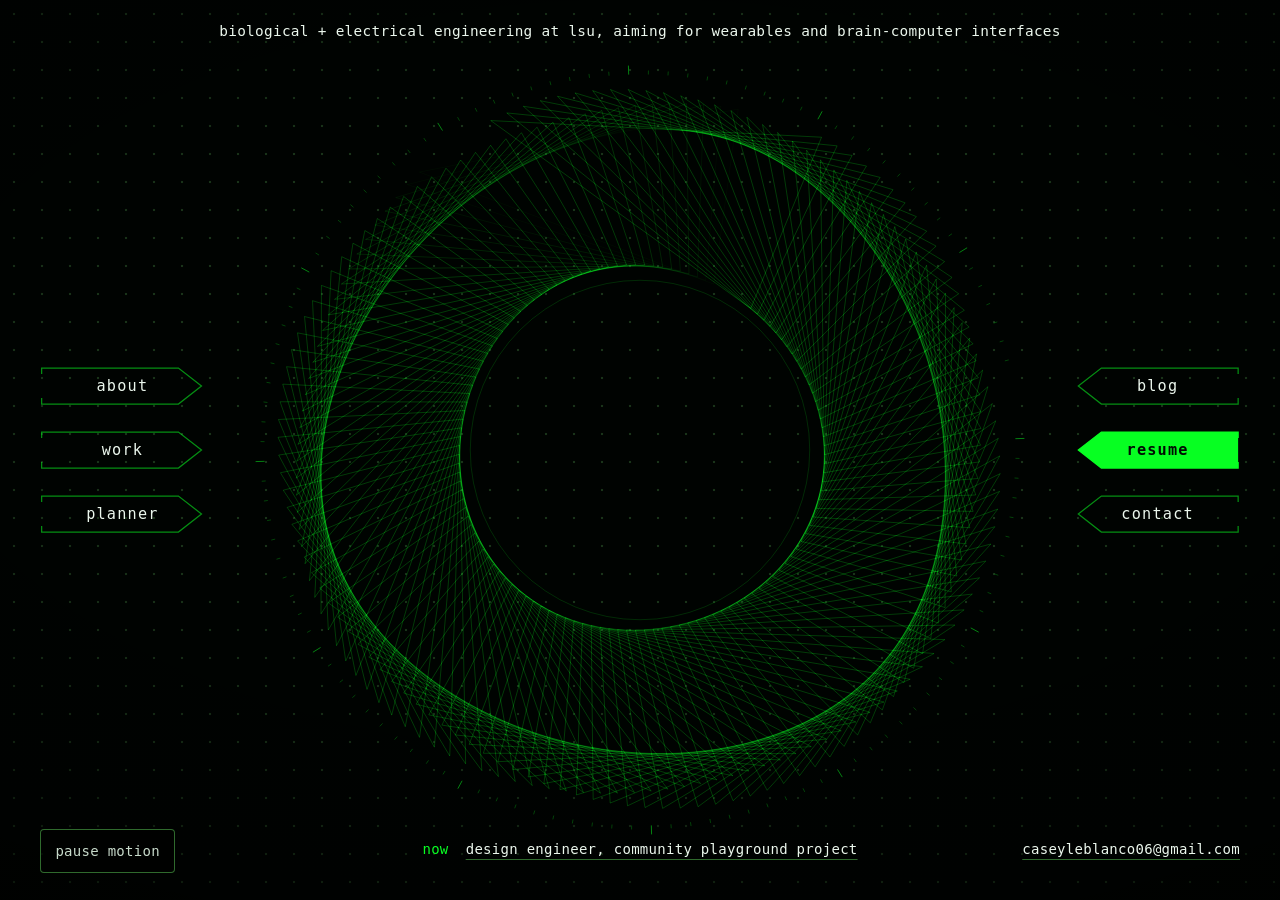
==== commit 936ee792: "Critique fixes: work page proof, home says what I do, reading and motion - Work page rebuilt from th" ====
--- a/index.html
+++ b/index.html
@@ -61,6 +61,7 @@
         <div class="who">
             <h1 class="who-name">Casey LeBlanc</h1>
         </div>
+        <p class="home-id">biological + electrical engineering at lsu, aiming for wearables and brain&#8209;computer interfaces</p>
 
         <nav class="menu" id="menu" aria-label="Main">
             <ul>
--- a/site.css
+++ b/site.css
@@ -915,7 +915,7 @@
 }
 
 .prose {
-    max-width: 68ch;
+    max-width: 32em; /* about 72 characters of Atkinson at this size */
     font-size: 1.125rem;
     line-height: 1.75;
 }
@@ -1077,7 +1077,7 @@
 }
 
 /* waiting for its turn */
-.motion :is(.page-title, .section-title, .summary-title, .statement, .page-intro, .rows > li, .facts > .fact, .link-list > li, .outline-list > li, .post-head, .actions, .page-note, .more, .contact-mail, main > .wave, .planner-shot, .pdf-frame):not(.is-in) {
+.motion :is(.page-title, .section-title, .summary-title, .statement, .page-intro, .rows > li, .facts > .fact, .link-list > li, .outline-list > li, .post-head, .actions, .page-note, .more, .contact-mail, main > .wave, .planner-shot, .pdf-frame, .showcase):not(.is-in) {
     opacity: 0;
 }
 
@@ -1178,7 +1178,7 @@
 }
 
 /* buttons, notes, pictures and the wave lift in */
-.motion :is(.actions, .page-note, .more, .contact-mail, main > .wave, .planner-shot, .pdf-frame).is-in {
+.motion :is(.actions, .page-note, .more, .contact-mail, main > .wave, .planner-shot, .pdf-frame, .showcase).is-in {
     animation: lift 0.7s var(--ease) var(--d, 0ms) backwards;
 }
 @keyframes lift {
@@ -1241,6 +1241,111 @@
     margin-top: clamp(0.5rem, 2vw, 1.5rem);
 }
 
+/* ---------- showcase: CAD parts turning in a HUD viewer (showcase/showcase.js) ---------- */
+
+.showcase {
+    display: grid;
+    gap: 1.25rem;
+    margin: clamp(2rem, 5vw, 3.25rem) 0 clamp(3.5rem, 9vw, 7rem);
+}
+@media (min-width: 900px) {
+    .showcase {
+        grid-template-columns: minmax(0, 1fr) minmax(14rem, 18rem);
+        align-items: start;
+    }
+}
+/* the viewer: four corner brackets, like a HUD locking onto the part */
+.viewer {
+    position: relative;
+    aspect-ratio: 4 / 3;
+    background:
+        linear-gradient(var(--signal) 0 0) left top / 1.5rem 1.5px,
+        linear-gradient(var(--signal) 0 0) left top / 1.5px 1.5rem,
+        linear-gradient(var(--signal) 0 0) right top / 1.5rem 1.5px,
+        linear-gradient(var(--signal) 0 0) right top / 1.5px 1.5rem,
+        linear-gradient(var(--signal) 0 0) left bottom / 1.5rem 1.5px,
+        linear-gradient(var(--signal) 0 0) left bottom / 1.5px 1.5rem,
+        linear-gradient(var(--signal) 0 0) right bottom / 1.5rem 1.5px,
+        linear-gradient(var(--signal) 0 0) right bottom / 1.5px 1.5rem;
+    background-repeat: no-repeat;
+}
+.viewer canvas {
+    display: block;
+    width: 100%;
+    height: 100%;
+    cursor: grab;
+    touch-action: pan-y;
+}
+.viewer canvas:active {
+    cursor: grabbing;
+}
+.viewer canvas:focus-visible {
+    outline-offset: -3px;
+}
+.viewer-readout {
+    position: absolute;
+    left: 1.25rem;
+    bottom: 1rem;
+    display: flex;
+    flex-wrap: wrap;
+    gap: 0.25rem 1.25rem;
+    margin: 0;
+    color: var(--fog-2);
+    font-family: var(--mono);
+    font-size: 0.8rem;
+    letter-spacing: 0.02em;
+    pointer-events: none;
+}
+.viewer-readout [data-readout-name] {
+    color: var(--signal);
+}
+.is-loading .viewer-readout [data-readout-name]::after {
+    content: " …";
+}
+.viewer-fallback {
+    display: none;
+}
+.no-webgl .viewer-fallback {
+    display: grid;
+    place-items: center;
+    position: absolute;
+    inset: 0;
+    margin: 0;
+    padding: 2rem;
+    color: var(--fog-2);
+    text-align: center;
+}
+/* the parts to choose from, as bracket labels */
+.model-list {
+    display: grid;
+    gap: 0.25rem;
+    margin: 0;
+    padding: 0;
+    list-style: none;
+}
+.model-list button {
+    width: 100%;
+    min-height: 44px;
+    padding: 0.5rem 0.9rem;
+    border: 1px solid transparent;
+    border-radius: 4px;
+    background: none;
+    color: var(--fog-2);
+    font: inherit;
+    font-family: var(--mono);
+    font-size: 0.875rem;
+    text-align: left;
+    cursor: pointer;
+    transition: color 0.2s, border-color 0.2s;
+}
+.model-list button:hover {
+    color: var(--signal);
+}
+.model-list button[aria-pressed="true"] {
+    border-color: var(--line-strong);
+    color: var(--signal);
+}
+
 /* ---------- home: the main menu screen ---------- */
 
 /* registered so the script can read the label zone back in pixels */
@@ -1252,7 +1357,8 @@
 
 .home-stage {
     --label-px: clamp(10rem, 16vw, 14rem);
-    --hole: calc(0.46 * min(100svh, 100vw - 2 * var(--label-px)));
+    --ring-fill: 0.39; /* outer radius as a share of the stage height; ring.js reads it too */
+    --hole: calc(var(--ring-fill) * 1.04 * min(100svh, 100vw - 2 * var(--label-px)));
     position: relative;
     flex: 1;
     min-height: 100vh;
@@ -1435,6 +1541,25 @@
     fill: var(--signal-strong);
 }
 
+/* the top edge: what Casey does, mirroring the bottom edge */
+.home-id {
+    position: absolute;
+    top: clamp(0.6rem, 2.2vh, 1.4rem);
+    left: 50%;
+    z-index: 3;
+    width: max-content;
+    max-width: max(100% - 2 * var(--label-px), 34ch);
+    margin: 0;
+    transform: translateX(-50%);
+    color: var(--fog);
+    font-family: var(--mono);
+    font-size: 0.9rem;
+    letter-spacing: 0.02em;
+    text-align: center;
+    text-wrap: balance;
+    transition: opacity 0.35s;
+}
+
 /* the bottom edge: the current role, the motion switch, the email */
 .home-now,
 .motion-toggle,
@@ -1443,7 +1568,7 @@
     bottom: clamp(0.75rem, 3vh, 1.75rem);
     z-index: 3;
     font-family: var(--mono);
-    font-size: 0.8rem;
+    font-size: 0.875rem;
     letter-spacing: 0.02em;
     text-transform: lowercase;
     transition: opacity 0.35s;
@@ -1527,6 +1652,8 @@
     transform: translateX(2.5rem);
 }
 .is-leaving .menu ul,
+.is-leaving .home-id,
+.menu-return .home-id,
 .is-leaving .home-now,
 .is-leaving .home-mail,
 .is-leaving .motion-toggle,
@@ -1557,10 +1684,23 @@
         transform 0.7s var(--ease) 0.15s;
 }
 .is-gathering .menu ul,
+.is-gathering .home-id,
 .is-gathering .home-now,
 .is-gathering .home-mail,
 .is-gathering .motion-toggle {
     transition: opacity 0.6s ease-out 0.2s;
+}
+
+/* narrow laptops, where the top line wraps to two rows: a smaller ring keeps it clear */
+@media (max-width: 1150px) {
+    .home-stage {
+        --ring-fill: 0.36;
+    }
+    .home-now,
+    .motion-toggle,
+    .home-mail {
+        font-size: 0.8rem;
+    }
 }
 
 /* phones, and screens too short for labels beside the ring: the ring on top with the name inside,
@@ -1568,6 +1708,7 @@
 @media (max-width: 819px), (max-height: 560px) {
     .home-stage {
         --label-px: 0px;
+        --ring-fill: 0.46;
         --ring-h: min(100vw, 58svh);
         --hole: calc(0.46 * var(--ring-h));
         display: flex;
@@ -1585,6 +1726,12 @@
     }
     .who {
         display: contents;
+    }
+    .home-id {
+        position: static;
+        width: min(100% - 2 * var(--gutter), 26rem);
+        margin: 0.25rem 0 0;
+        transform: none;
     }
     .who-name {
         position: absolute;
